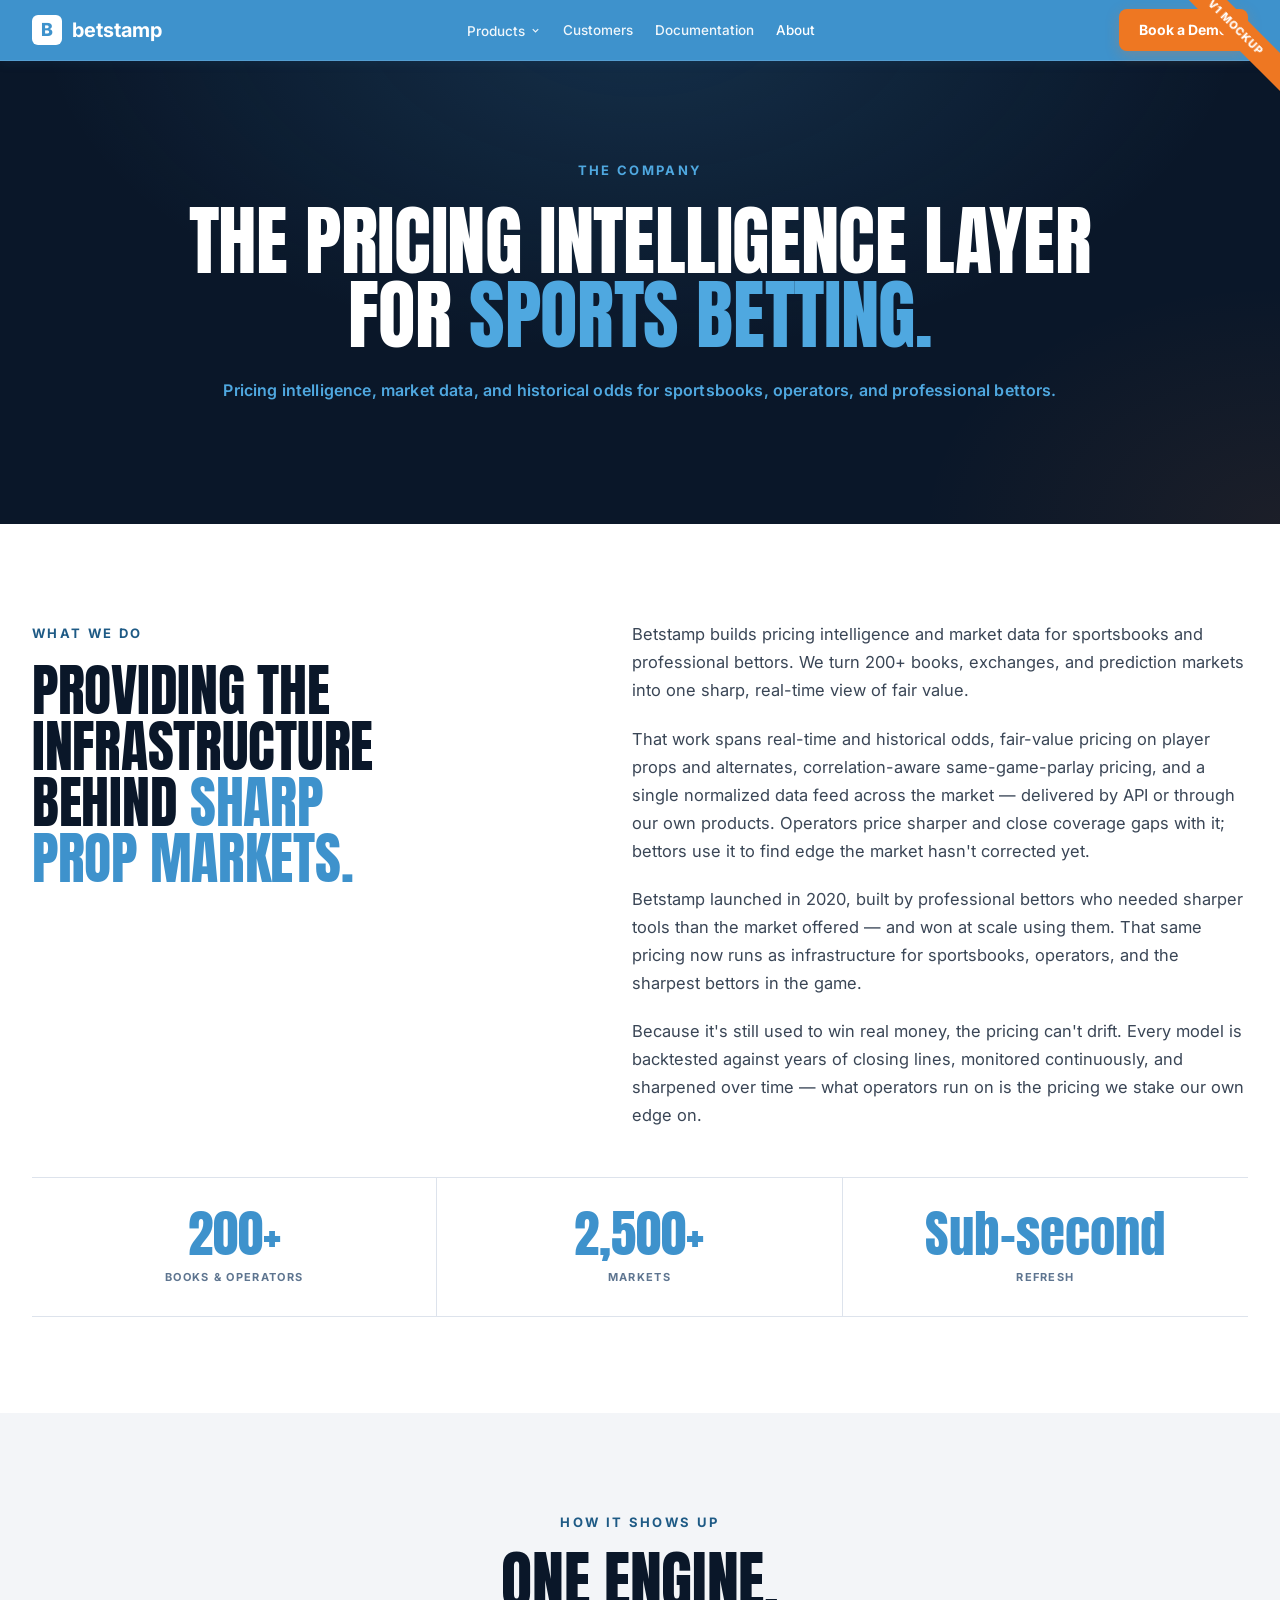
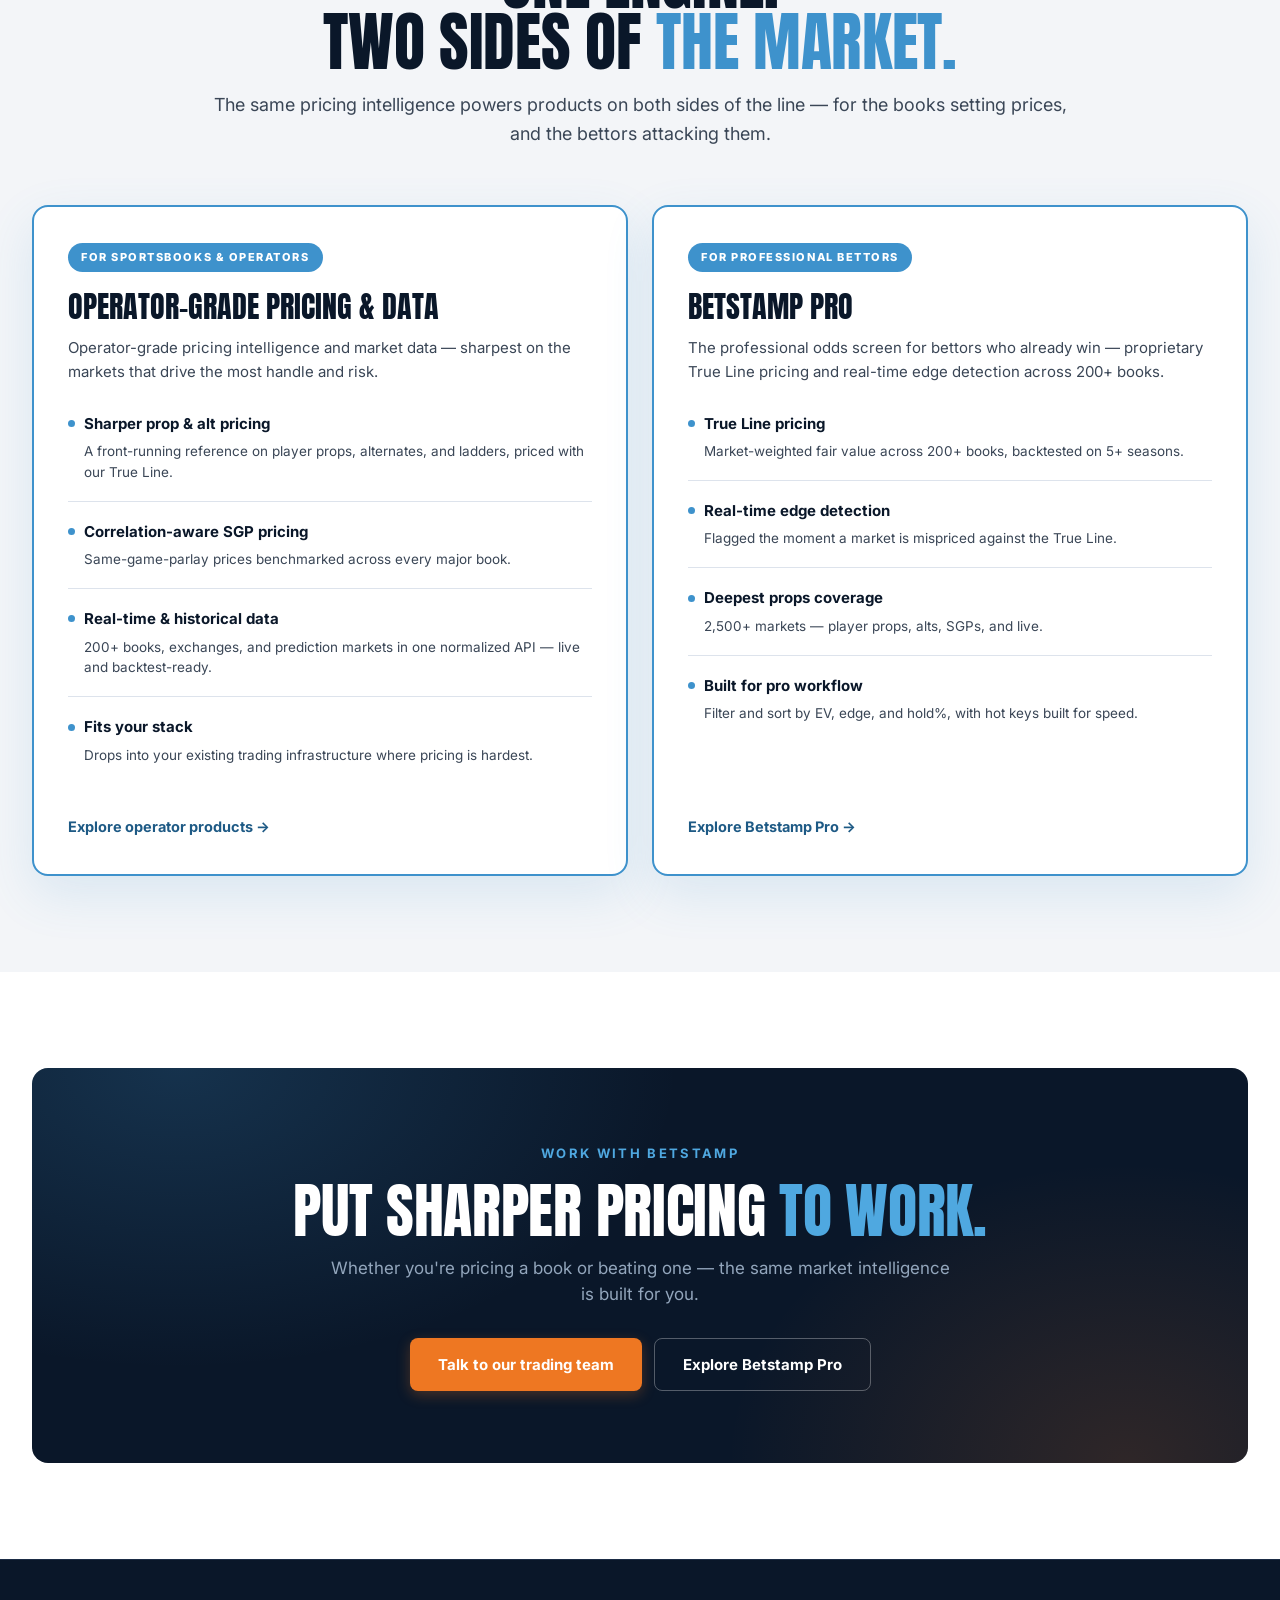
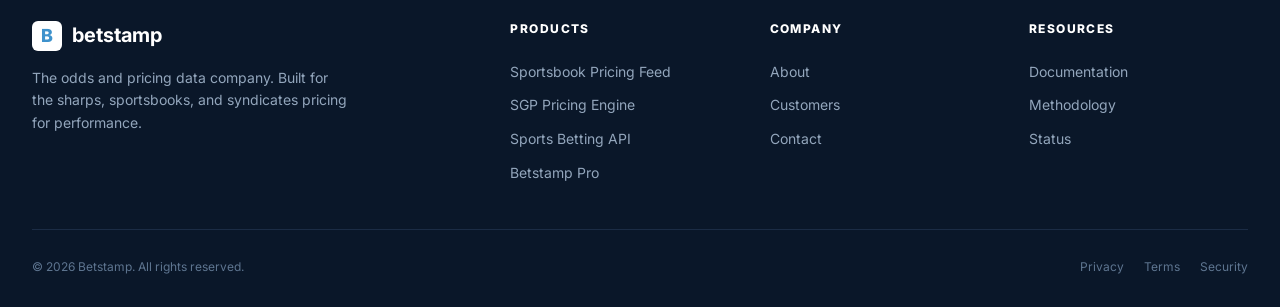
==== about.html @ 95765236 "About: heading first line -> Providing the" ====
<!DOCTYPE html>
<html lang="en">
<head>
<meta charset="UTF-8">
<meta name="viewport" content="width=device-width, initial-scale=1.0">
<title>About — Betstamp</title>
<meta name="description" content="Betstamp is the pricing intelligence layer for sports betting. We turn 200+ books, exchanges, and prediction markets into one sharp, real-time reference — for the sportsbooks that price against it and the bettors who bet with it.">
<link rel="preconnect" href="https://fonts.googleapis.com">
<link rel="preconnect" href="https://fonts.gstatic.com" crossorigin>
<link href="https://fonts.googleapis.com/css2?family=Anton&family=Inter:wght@400;500;600;700;800&display=swap" rel="stylesheet">
<style>
  :root {
    /* Light-first palette — matches /pro and the V1 sportsbook pricing page */
    --bg: #FFFFFF;
    --bg-soft: #F3F5F8;
    --surface: #F4F6F9;
    --divider: #DDE3EC;
    --divider-strong: #C2D0DE;
    --blue: #3E92CC;
    --blue-bright: #4FA8E0;
    --blue-dark: #2B76AA;
    --blue-deep: #1E5A85;
    --blue-pale: #D5E8F3;
    --blue-palest: #EEF5FB;
    --navy: #0A1729;
    --navy-2: #0E1F36;
    --navy-line: #1B2C45;
    --orange: #EE7722;
    --orange-hover: #F18A3D;
    --text: #0A1729;
    --text-body: #3A4656;
    --muted: #5E7590;
    --muted-2: #8BA2B8;
    --muted-dark: #93A6BC;
    --green: #17A364;
    --white: #FFFFFF;
    --shadow: 0 4px 14px rgba(10,23,41,0.08);
    --shadow-lg: 0 12px 40px rgba(10,23,41,0.10);
    --radius: 10px;
    --radius-lg: 16px;
    --display: "Anton", "Oswald", "Arial Narrow", Impact, sans-serif;
  }
  * { box-sizing: border-box; margin: 0; padding: 0; }
  html { scroll-behavior: smooth; }
  body { background: var(--bg); color: var(--text-body); font-family: "Inter", -apple-system, BlinkMacSystemFont, "Segoe UI", sans-serif; line-height: 1.55; font-size: 16px; -webkit-font-smoothing: antialiased; overflow-x: hidden; }
  a { text-decoration: none; color: inherit; }
  .container { max-width: 1280px; margin: 0 auto; padding: 0 32px; }

  h1, h2 { font-family: var(--display); font-weight: 400; text-transform: uppercase; line-height: 0.96; letter-spacing: -0.005em; color: var(--text); }
  .on-dark h1, .on-dark h2 { color: var(--white); }
  h1 .accent, h2 .accent { color: var(--blue); }
  .on-dark h1 .accent, .on-dark h2 .accent { color: var(--blue-bright); }

  /* ---------- BUTTONS ---------- */
  .btn { display: inline-flex; align-items: center; justify-content: center; gap: 8px; padding: 12px 24px; border-radius: 8px; font-weight: 700; font-size: 14px; cursor: pointer; border: none; font-family: inherit; transition: all .18s; white-space: nowrap; }
  .btn-lg { padding: 14px 28px; font-size: 15px; }
  .btn-primary { background: var(--orange); color: var(--white); box-shadow: 0 4px 14px rgba(238,119,34,0.28); }
  .btn-primary:hover { background: var(--orange-hover); transform: translateY(-1px); }
  .btn-ghost-dark { background: transparent; color: var(--white); border: 1.5px solid rgba(255,255,255,0.30); }
  .btn-ghost-dark:hover { background: rgba(255,255,255,0.06); border-color: rgba(255,255,255,0.55); }
  .btn-ghost-light { background: transparent; color: var(--blue-deep); border: 1.5px solid var(--blue); }
  .btn-ghost-light:hover { background: var(--blue-palest); }

  /* ---------- NAV ---------- */
  .nav { position: sticky; top: 0; z-index: 100; background: var(--blue); border-bottom: 1px solid rgba(255,255,255,0.12); box-shadow: 0 2px 10px rgba(30,90,133,0.15); }
  .nav-inner { display: flex; align-items: center; justify-content: space-between; height: 60px; }
  .logo { display: flex; align-items: center; gap: 10px; font-weight: 700; font-size: 20px; color: var(--white); }
  .logo-mark { width: 30px; height: 30px; border-radius: 6px; background: var(--white); display: flex; align-items: center; justify-content: center; color: var(--blue); font-weight: 800; font-size: 18px; }
  .nav-links { display: flex; gap: 22px; align-items: center; }
  .nav-links > a { color: rgba(255,255,255,0.92); font-size: 13.5px; font-weight: 500; white-space: nowrap; transition: color .15s; }
  .nav-links > a:hover, .nav-links > a.active { color: var(--white); }
  .nav-dropdown { position: relative; }
  .nav-trigger { color: rgba(255,255,255,0.92); font-size: 13.5px; font-weight: 500; background: none; border: none; cursor: pointer; font-family: inherit; display: inline-flex; align-items: center; gap: 5px; transition: color .15s; }
  .nav-dropdown:hover .nav-trigger { color: var(--white); }
  .nav-trigger svg { transition: transform .2s; }
  .nav-dropdown:hover .nav-trigger svg { transform: rotate(180deg); }
  .nav-menu { position: absolute; top: calc(100% + 14px); left: 50%; transform: translateX(-50%) translateY(-6px); min-width: 270px; background: var(--surface); border: 1px solid var(--divider); border-radius: 12px; padding: 8px; box-shadow: var(--shadow-lg); opacity: 0; visibility: hidden; transition: all .18s; }
  .nav-dropdown:hover .nav-menu, .nav-dropdown:focus-within .nav-menu { opacity: 1; visibility: visible; transform: translateX(-50%) translateY(0); }
  .nav-menu a { display: block; padding: 11px 13px; border-radius: 9px; color: var(--navy); font-size: 14px; font-weight: 700; transition: background .15s; }
  .nav-menu a:hover { background: var(--bg-soft); }
  .nav-cta .btn { padding: 10px 20px; }

  /* ---------- SECTIONS ---------- */
  section.block { padding: 96px 0; }
  section.soft { background: var(--bg-soft); }
  section.dark { background: var(--navy); color: var(--muted-dark); position: relative; overflow: hidden; }
  .dark::before { content: ""; position: absolute; inset: 0; pointer-events: none; background: radial-gradient(ellipse 900px 500px at 85% 0%, rgba(62,146,204,0.16), transparent 60%), radial-gradient(ellipse 600px 400px at 5% 100%, rgba(238,119,34,0.07), transparent 60%); }
  .dark > .container { position: relative; z-index: 1; }
  .eyebrow { display: inline-block; color: var(--blue-bright); font-size: 13px; font-weight: 700; letter-spacing: 0.18em; text-transform: uppercase; margin-bottom: 18px; }
  .eyebrow-dark { color: var(--blue-deep); }
  .section-head { max-width: 880px; margin: 0 auto 56px; text-align: center; }
  .section-head h2 { font-size: clamp(34px, 5vw, 64px); margin-bottom: 18px; }
  .section-head p { font-size: 18px; line-height: 1.6; color: var(--text-body); }
  .dark .section-head p { color: var(--muted-dark); }

  /* ---------- HERO ---------- */
  .hero { background: var(--navy); color: var(--white); padding: 96px 0 92px; position: relative; overflow: hidden; }
  .hero::before { content: ""; position: absolute; inset: 0; pointer-events: none; background: radial-gradient(ellipse 1000px 560px at 50% -10%, rgba(62,146,204,0.20), transparent 60%), radial-gradient(ellipse 600px 400px at 100% 100%, rgba(238,119,34,0.08), transparent 60%); }
  .hero-inner { position: relative; z-index: 1; max-width: 1000px; margin: 0 auto; text-align: center; }
  .hero h1 { font-size: clamp(44px, 6vw, 84px); margin: 6px 0 26px; }
  .hero .lead { font-size: 19px; line-height: 1.6; color: var(--muted-dark); max-width: 830px; margin: 0 auto 18px; }
  .hero-subline { font-size: 16px; font-weight: 600; color: var(--blue-bright); margin: 0 auto 30px; letter-spacing: 0.01em; }
  .mv-grid { display: grid; grid-template-columns: 1fr 1fr; gap: 20px; max-width: 940px; margin: 0 auto; }
  .mv-grid .icard h3 { margin-top: 0; }
  /* mission side-by-side (OpticOdds-style) */
  .about-split { display: grid; grid-template-columns: 1fr 1.15fr; gap: 64px; align-items: start; }
  .about-split-head .eyebrow { margin-bottom: 18px; }
  .about-split-head h2 { font-size: clamp(34px, 4.4vw, 56px); line-height: 1.0; }
  .about-split-body p { font-size: 16.5px; line-height: 1.7; color: var(--text-body); margin-bottom: 20px; }
  .about-split-body p:last-child { margin-bottom: 0; }
  .about-split-body p strong { color: var(--navy); font-weight: 700; }
  .hero-proof { font-family: "Inter", sans-serif; font-size: 13px; letter-spacing: 0.06em; color: var(--muted-2); text-transform: uppercase; margin-bottom: 32px; }
  .hero-ctas { display: flex; gap: 12px; justify-content: center; flex-wrap: wrap; }

  /* ---------- WHAT WE ARE (3 cards) ---------- */
  .card-3 { display: grid; grid-template-columns: repeat(3, 1fr); gap: 20px; }
  .icard { background: var(--bg); border: 1px solid var(--divider); border-radius: var(--radius-lg); padding: 30px 28px; }
  .icard .num { font-family: var(--display); font-size: 20px; color: var(--blue); letter-spacing: 0.1em; }
  .icard h3 { font-family: var(--display); font-size: 24px; font-weight: 400; text-transform: uppercase; color: var(--navy); line-height: 1.05; margin: 12px 0 12px; }
  .icard p { font-size: 14.5px; line-height: 1.65; color: var(--text-body); }
  .lead-statement { max-width: 860px; margin: 0 auto 56px; text-align: center; font-size: 19px; line-height: 1.65; color: var(--text-body); }
  .lead-statement strong { color: var(--navy); font-weight: 700; }

  /* ---------- TWO-TRACK ---------- */
  .track-grid { display: grid; grid-template-columns: 1fr 1fr; gap: 24px; align-items: stretch; }
  .track-card { background: var(--bg); border: 2px solid var(--blue); border-radius: var(--radius-lg); padding: 36px 34px; display: flex; flex-direction: column; box-shadow: 0 18px 50px rgba(62,146,204,0.14); }
  .track-tag { display: inline-flex; align-self: flex-start; align-items: center; font-size: 11px; font-weight: 800; letter-spacing: 0.14em; text-transform: uppercase; color: var(--white); background: var(--blue); padding: 6px 13px; border-radius: 999px; margin-bottom: 20px; }
  .track-card h3 { font-family: var(--display); font-size: 30px; font-weight: 400; text-transform: uppercase; color: var(--navy); line-height: 1.0; margin-bottom: 14px; }
  .track-card .track-sub { color: var(--text-body); font-size: 15px; line-height: 1.6; margin-bottom: 28px; }
  .track-list { list-style: none; margin-bottom: 30px; }
  .track-list li { padding: 18px 0; border-top: 1px solid var(--divider); }
  .track-list li:first-child { border-top: none; padding-top: 0; }
  .track-list li .t { display: flex; align-items: center; gap: 9px; color: var(--navy); font-weight: 700; font-size: 15px; margin-bottom: 6px; }
  .track-list li .t::before { content: ""; flex-shrink: 0; width: 7px; height: 7px; border-radius: 50%; background: var(--blue); }
  .track-list li .d { color: var(--text-body); font-size: 13.5px; line-height: 1.55; padding-left: 16px; }
  .track-card .track-cta { margin-top: auto; }
  .track-card .track-cta a { color: var(--blue-deep); font-weight: 700; font-size: 14.5px; display: inline-flex; align-items: center; gap: 6px; }
  .track-card .track-cta a:hover { gap: 10px; }

  /* ---------- WHY IT MATTERS (dark) ---------- */
  .matter-grid { display: grid; grid-template-columns: 1fr 1fr; gap: 20px; }
  .matter { background: var(--navy-2); border: 1px solid var(--navy-line); border-radius: var(--radius-lg); padding: 34px 32px; }
  .matter .k { font-size: 12px; font-weight: 800; letter-spacing: 0.14em; text-transform: uppercase; color: var(--blue-bright); margin-bottom: 14px; }
  .matter p { color: var(--muted-dark); font-size: 15.5px; line-height: 1.7; }
  .matter p strong { color: var(--white); font-weight: 600; }
  .matter-mid { text-align: center; max-width: 760px; margin: 36px auto 0; font-size: 18px; line-height: 1.6; color: var(--white); font-weight: 500; }
  .matter-mid .accent { color: var(--blue-bright); }

  /* ---------- PRINCIPLES (4) ---------- */
  .card-4 { display: grid; grid-template-columns: repeat(4, 1fr); gap: 18px; }
  .principle { background: var(--bg); border: 1px solid var(--divider); border-radius: var(--radius-lg); padding: 28px 24px; }
  .principle .pn { font-family: var(--display); font-size: 30px; color: var(--blue); line-height: 1; }
  .principle h4 { color: var(--navy); font-size: 17px; font-weight: 700; margin: 16px 0 10px; line-height: 1.25; }
  .principle p { color: var(--text-body); font-size: 13.5px; line-height: 1.6; }

  /* ---------- WHERE WE'RE GOING (stat band) ---------- */
  .stat-band { display: grid; grid-template-columns: repeat(3, 1fr); border-top: 1px solid var(--divider); border-bottom: 1px solid var(--divider); margin-top: 48px; }
  .stat-cell { text-align: center; padding: 30px 16px; border-right: 1px solid var(--divider); }
  .stat-cell:last-child { border-right: none; }
  .stat-cell .n { font-family: var(--display); font-size: clamp(34px, 4vw, 52px); color: var(--blue); line-height: 1; }
  .stat-cell .l { font-size: 11px; font-weight: 700; letter-spacing: 0.12em; text-transform: uppercase; color: var(--muted); margin-top: 10px; }

  /* ---------- CTA BANNER ---------- */
  .cta-wrap { padding: 96px 0; background: var(--bg); }
  .cta-banner { background: var(--navy); border-radius: var(--radius-lg); padding: 72px 48px; text-align: center; position: relative; overflow: hidden; }
  .cta-banner::before { content: ""; position: absolute; inset: 0; background: radial-gradient(ellipse 500px 300px at 12% 0%, rgba(62,146,204,0.22), transparent), radial-gradient(ellipse 400px 300px at 90% 100%, rgba(238,119,34,0.16), transparent); }
  .cta-banner > * { position: relative; z-index: 1; }
  .cta-banner h2 { color: var(--white); font-size: clamp(34px, 5vw, 60px); }
  .cta-banner p { color: var(--muted-dark); font-size: 17px; margin: 16px auto 30px; max-width: 620px; }
  .cta-banner .hero-ctas { justify-content: center; }

  /* ---------- FOOTER ---------- */
  footer { background: var(--navy); color: var(--muted-dark); padding: 60px 0 30px; border-top: 1px solid var(--navy-line); }
  footer .logo { color: var(--white); }
  .footer-grid { display: grid; grid-template-columns: 2fr 1fr 1fr 1fr; gap: 40px; margin-bottom: 40px; }
  .footer-brand p { color: var(--muted-dark); font-size: 14px; margin-top: 16px; line-height: 1.6; max-width: 320px; }
  .footer-col h4 { color: var(--white); font-size: 12px; font-weight: 800; letter-spacing: 0.12em; text-transform: uppercase; margin-bottom: 16px; }
  .footer-col a { display: block; color: var(--muted-dark); font-size: 14px; padding: 6px 0; }
  .footer-col a:hover { color: var(--blue-bright); }
  .footer-bottom { display: flex; justify-content: space-between; padding-top: 28px; border-top: 1px solid var(--navy-line); font-size: 12px; color: var(--muted); }
  .footer-bottom a { color: var(--muted); margin-left: 20px; }

  .ribbon { position: fixed; top: 14px; right: -42px; background: var(--orange); color: #fff; padding: 5px 50px; font-size: 11px; font-weight: 800; transform: rotate(45deg); z-index: 200; letter-spacing: 0.08em; text-transform: uppercase; }

  /* ---------- RESPONSIVE ---------- */
  @media (max-width: 1023px) {
    .card-3, .card-4, .matter-grid { grid-template-columns: 1fr 1fr; }
    .track-grid { grid-template-columns: 1fr; }
    .about-split { grid-template-columns: 1fr; gap: 28px; }
  }
  @media (max-width: 640px) {
    section.block { padding: 64px 0; }
    .card-3, .card-4, .matter-grid, .stat-band { grid-template-columns: 1fr; }
    .stat-cell { border-right: none; border-bottom: 1px solid var(--divider); }
    .stat-cell:last-child { border-bottom: none; }
    .nav-links { display: none; }
    .footer-grid { grid-template-columns: 1fr 1fr; }
    .cta-banner { padding: 48px 24px; }
    .hero { padding: 64px 0; }
  }
</style>
</head>
<body>

<div class="ribbon">V1 Mockup</div>

<!-- ==================== NAV ==================== -->
<nav class="nav">
  <div class="container nav-inner">
    <a href="#" class="logo"><span class="logo-mark">B</span> betstamp</a>
    <div class="nav-links">
      <div class="nav-dropdown">
        <button class="nav-trigger">Products
          <svg width="11" height="11" viewBox="0 0 24 24" fill="none" stroke="currentColor" stroke-width="2.5"><path d="M6 9l6 6 6-6"/></svg>
        </button>
        <div class="nav-menu">
          <a href="/sportsbook-pricing-feed-v1">Sportsbook Pricing Feed</a>
          <a href="/sgp-pricing-engine">SGP Pricing Engine</a>
          <a href="/sports-betting-api">Sports Betting API</a>
        </div>
      </div>
      <a href="#">Customers</a>
      <a href="/docs/api">Documentation</a>
      <a href="/about" class="active">About</a>
    </div>
    <div class="nav-cta"><a href="#contact" class="btn btn-primary">Book a Demo</a></div>
  </div>
</nav>

<!-- ==================== HERO ==================== -->
<section class="hero on-dark">
  <div class="container">
    <div class="hero-inner">
      <span class="eyebrow">The Company</span>
      <h1>The pricing intelligence layer for <span class="accent">sports betting.</span></h1>
      <p class="hero-subline">Pricing intelligence, market data, and historical odds for sportsbooks, operators, and professional bettors.</p>
    </div>
  </div>
</section>

<!-- ==================== WHO WE ARE / MISSION ==================== -->
<section class="block light">
  <div class="container">
    <div class="about-split">
      <div class="about-split-head">
        <span class="eyebrow eyebrow-dark">What we do</span>
        <h2>Providing the<br>infrastructure<br>behind <span class="accent">sharp<br>prop markets.</span></h2>
      </div>
      <div class="about-split-body">
        <p>Betstamp builds pricing intelligence and market data for sportsbooks and professional bettors. We turn 200+ books, exchanges, and prediction markets into one sharp, real-time view of fair value.</p>
        <p>That work spans real-time and historical odds, fair-value pricing on player props and alternates, correlation-aware same-game-parlay pricing, and a single normalized data feed across the market — delivered by API or through our own products. Operators price sharper and close coverage gaps with it; bettors use it to find edge the market hasn't corrected yet.</p>
        <p>Betstamp launched in 2020, built by professional bettors who needed sharper tools than the market offered — and won at scale using them. That same pricing now runs as infrastructure for sportsbooks, operators, and the sharpest bettors in the game.</p>
        <p>Because it's still used to win real money, the pricing can't drift. Every model is backtested against years of closing lines, monitored continuously, and sharpened over time — what operators run on is the pricing we stake our own edge on.</p>
      </div>
    </div>
    <div class="stat-band">
      <div class="stat-cell"><div class="n">200+</div><div class="l">Books &amp; Operators</div></div>
      <div class="stat-cell"><div class="n">2,500+</div><div class="l">Markets</div></div>
      <div class="stat-cell"><div class="n">Sub-second</div><div class="l">Refresh</div></div>
    </div>
  </div>
</section>

<!-- ==================== HOW IT COMES TO LIFE ==================== -->
<section class="block soft">
  <div class="container">
    <div class="section-head">
      <span class="eyebrow eyebrow-dark">How it shows up</span>
      <h2>One engine.<br>Two sides of <span class="accent">the market.</span></h2>
      <p>The same pricing intelligence powers products on both sides of the line — for the books setting prices, and the bettors attacking them.</p>
    </div>
    <div class="track-grid">
      <div class="track-card">
        <span class="track-tag">For Sportsbooks &amp; Operators</span>
        <h3>Operator-grade pricing &amp; data</h3>
        <p class="track-sub">Operator-grade pricing intelligence and market data — sharpest on the markets that drive the most handle and risk.</p>
        <ul class="track-list">
          <li><div class="t">Sharper prop &amp; alt pricing</div><div class="d">A front-running reference on player props, alternates, and ladders, priced with our True Line.</div></li>
          <li><div class="t">Correlation-aware SGP pricing</div><div class="d">Same-game-parlay prices benchmarked across every major book.</div></li>
          <li><div class="t">Real-time &amp; historical data</div><div class="d">200+ books, exchanges, and prediction markets in one normalized API — live and backtest-ready.</div></li>
          <li><div class="t">Fits your stack</div><div class="d">Drops into your existing trading infrastructure where pricing is hardest.</div></li>
        </ul>
        <div class="track-cta"><a href="/sportsbook-pricing-feed-v1">Explore operator products →</a></div>
      </div>
      <div class="track-card">
        <span class="track-tag">For Professional Bettors</span>
        <h3>Betstamp Pro</h3>
        <p class="track-sub">The professional odds screen for bettors who already win — proprietary True Line pricing and real-time edge detection across 200+ books.</p>
        <ul class="track-list">
          <li><div class="t">True Line pricing</div><div class="d">Market-weighted fair value across 200+ books, backtested on 5+ seasons.</div></li>
          <li><div class="t">Real-time edge detection</div><div class="d">Flagged the moment a market is mispriced against the True Line.</div></li>
          <li><div class="t">Deepest props coverage</div><div class="d">2,500+ markets — player props, alts, SGPs, and live.</div></li>
          <li><div class="t">Built for pro workflow</div><div class="d">Filter and sort by EV, edge, and hold%, with hot keys built for speed.</div></li>
        </ul>
        <div class="track-cta"><a href="/pro">Explore Betstamp Pro →</a></div>
      </div>
    </div>
  </div>
</section>

<!-- ==================== CTA ==================== -->
<div class="cta-wrap" id="contact">
  <div class="container">
    <div class="cta-banner on-dark">
      <span class="eyebrow">Work with Betstamp</span>
      <h2>Put sharper pricing <span class="accent">to work.</span></h2>
      <p>Whether you're pricing a book or beating one — the same market intelligence is built for you.</p>
      <div class="hero-ctas">
        <a href="/sportsbook-pricing-feed-v1" class="btn btn-primary btn-lg">Talk to our trading team</a>
        <a href="/pro" class="btn btn-ghost-dark btn-lg">Explore Betstamp Pro</a>
      </div>
    </div>
  </div>
</div>

<!-- ==================== FOOTER ==================== -->
<footer>
  <div class="container">
    <div class="footer-grid">
      <div class="footer-brand">
        <a href="#" class="logo"><span class="logo-mark">B</span> betstamp</a>
        <p>The odds and pricing data company. Built for the sharps, sportsbooks, and syndicates pricing for performance.</p>
      </div>
      <div class="footer-col">
        <h4>Products</h4>
        <a href="/sportsbook-pricing-feed-v1">Sportsbook Pricing Feed</a>
        <a href="/sgp-pricing-engine">SGP Pricing Engine</a>
        <a href="/sports-betting-api">Sports Betting API</a>
        <a href="/pro">Betstamp Pro</a>
      </div>
      <div class="footer-col">
        <h4>Company</h4>
        <a href="/about">About</a>
        <a href="#">Customers</a>
        <a href="#">Contact</a>
      </div>
      <div class="footer-col">
        <h4>Resources</h4>
        <a href="/docs/api">Documentation</a>
        <a href="#">Methodology</a>
        <a href="#">Status</a>
      </div>
    </div>
    <div class="footer-bottom">
      <div>&copy; 2026 Betstamp. All rights reserved.</div>
      <div><a href="#">Privacy</a><a href="#">Terms</a><a href="#">Security</a></div>
    </div>
  </div>
</footer>

</body>
</html>
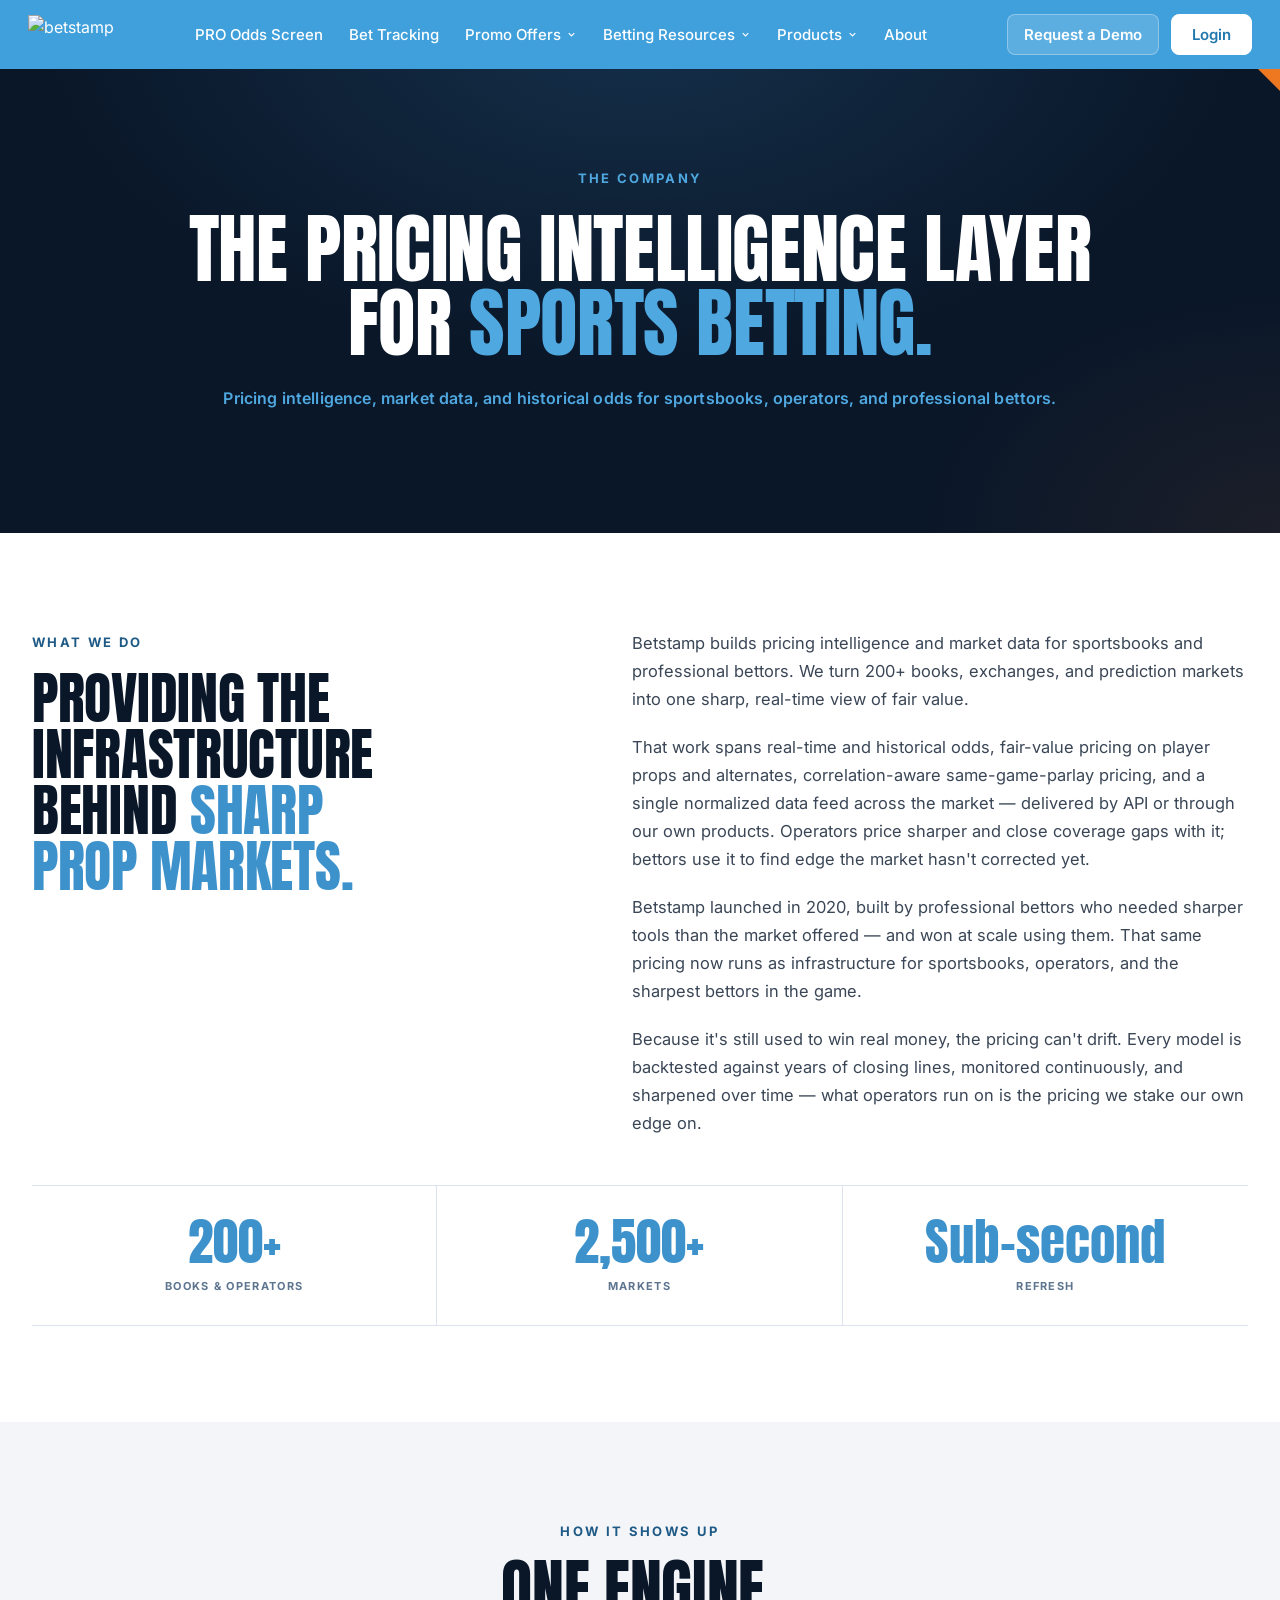
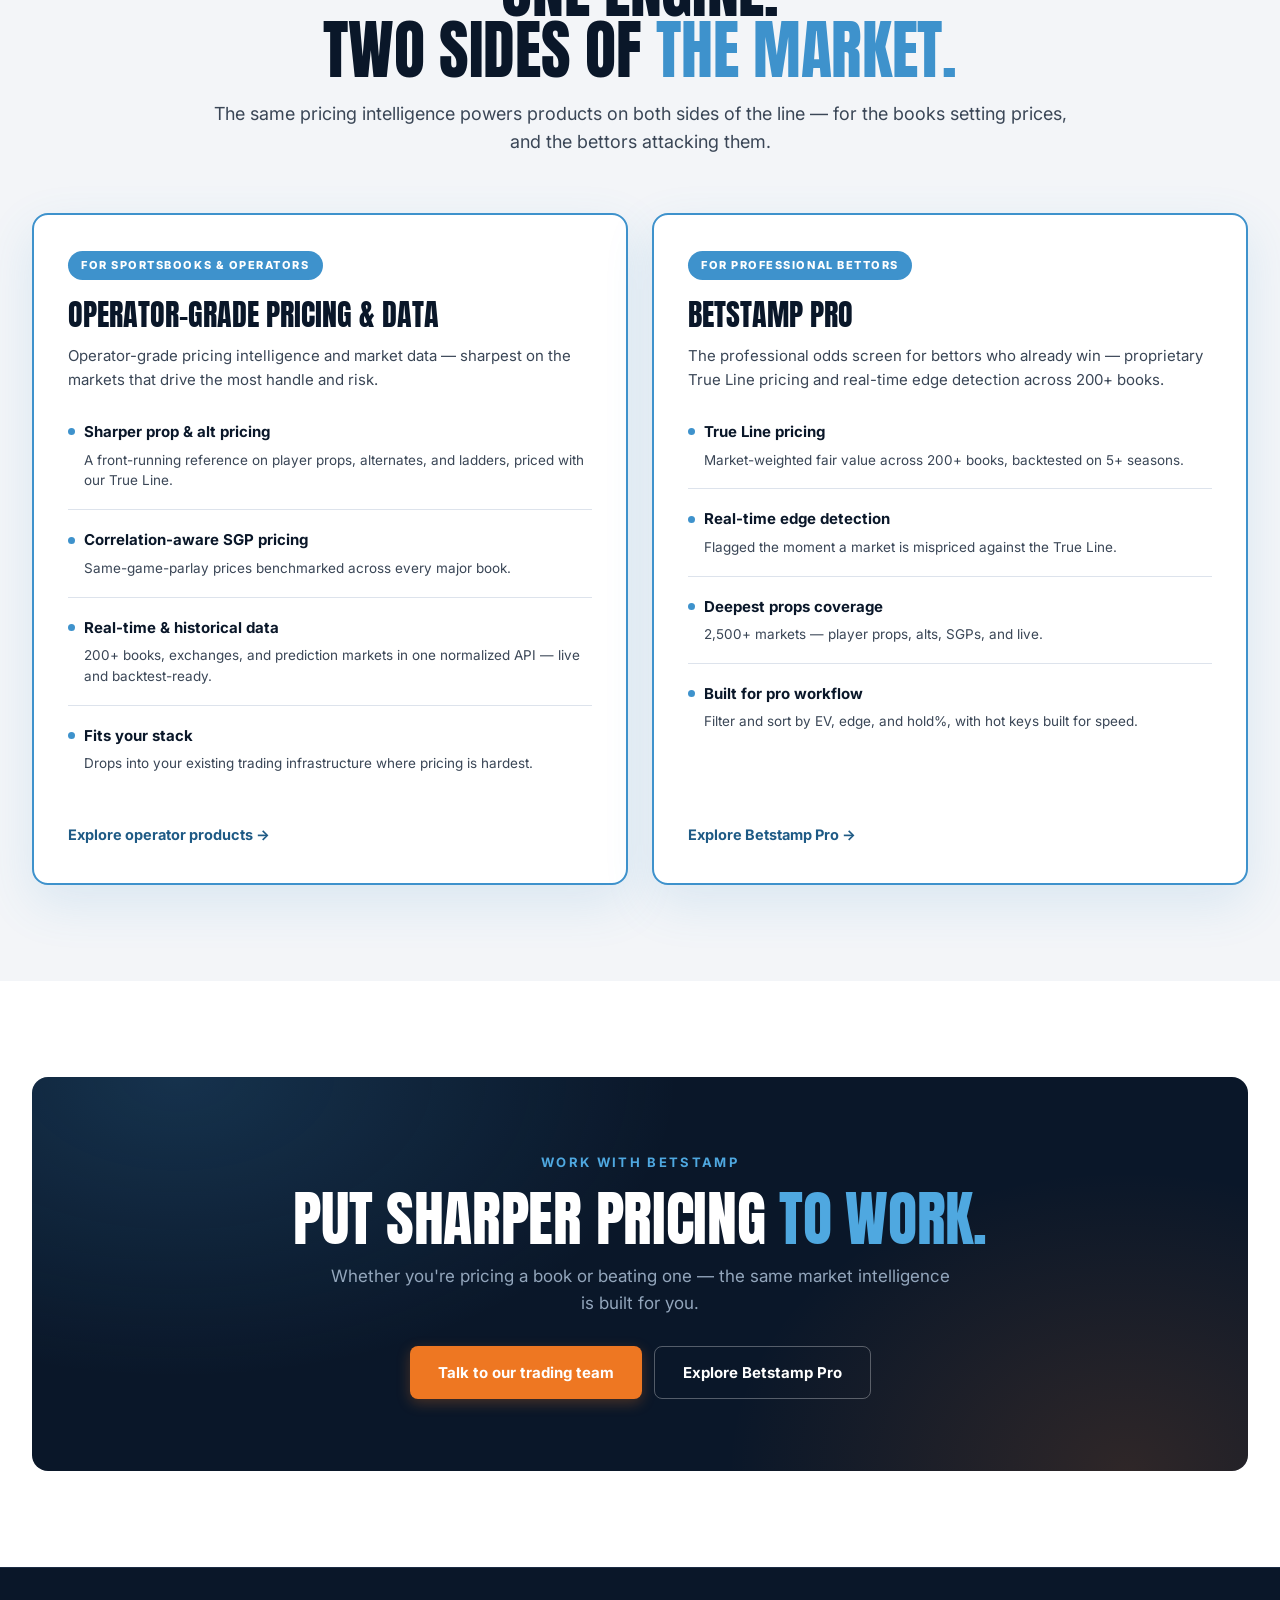
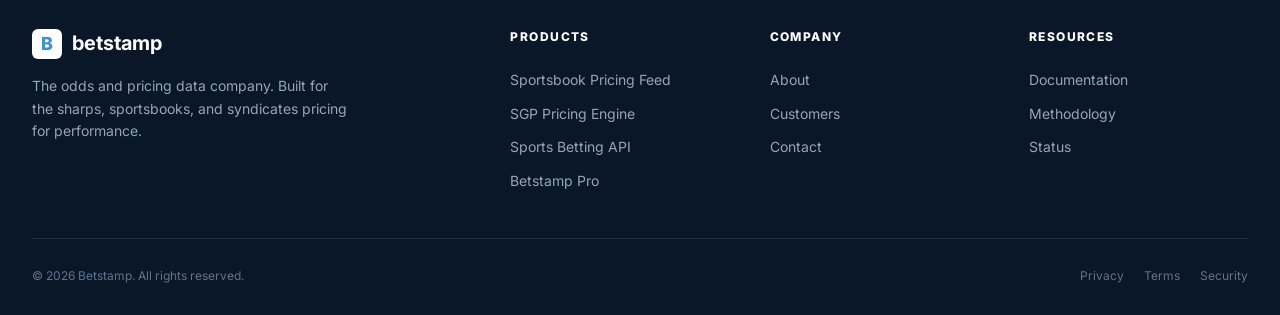
==== commit 9ed8abe0: "Nav: betstamp.com-style replica nav (full items + Products + About)" ====
--- a/about.html
+++ b/about.html
@@ -198,32 +198,130 @@
     .cta-banner { padding: 48px 24px; }
     .hero { padding: 64px 0; }
   }
+
+  /* ===== betstamp.com replica nav ===== */
+  .bnav { position: sticky; top: 0; z-index: 200; width: 100%; background: #40a0db; color: #fff; font-family: 'Inter', sans-serif; }
+  .bnav--home { background: #061B29; }
+  .bnav-inner { display: flex; align-items: center; justify-content: space-between; gap: 18px; max-width: 1400px; margin: 0 auto; padding: 14px 28px; }
+  .bnav-logo { display: flex; align-items: center; }
+  .bnav-logo img { height: 40px; width: auto; display: block; }
+  .bnav-links { display: flex; align-items: center; gap: 2px; }
+  .bnav-link, .bnav-trigger { color: #fff; font-size: 15px; font-weight: 500; padding: 8px 12px; background: none; border: 0; cursor: pointer; font-family: inherit; white-space: nowrap; display: inline-flex; align-items: center; gap: 5px; }
+  .bnav-link:hover { text-decoration: underline; text-underline-offset: 4px; }
+  .bnav-trigger svg { transition: transform .2s; }
+  .bnav-dd { position: relative; }
+  .bnav-dd:hover .bnav-trigger svg, .bnav-dd:focus-within .bnav-trigger svg { transform: rotate(180deg); }
+  .bnav-menu { position: absolute; top: calc(100% + 4px); left: 0; min-width: 244px; background: #fff; color: #000; border-radius: 8px; padding: 8px; box-shadow: 0 12px 32px rgba(0,0,0,.20); opacity: 0; visibility: hidden; transform: translateY(-6px); transition: opacity .16s, transform .16s, visibility .16s; z-index: 60; }
+  .bnav-dd:hover .bnav-menu, .bnav-dd:focus-within .bnav-menu { opacity: 1; visibility: visible; transform: translateY(0); }
+  .bnav-menu > a, .bnav-sub > a { display: flex; align-items: center; justify-content: space-between; gap: 18px; padding: 9px 12px; border-radius: 6px; color: #111827; font-size: 14px; font-weight: 500; white-space: nowrap; transition: background .12s; }
+  .bnav-menu > a:hover, .bnav-sub > a:hover { background: #f3f4f6; }
+  .bnav-menu > a::after, .bnav-sub > a::after { content: "\2192"; color: #9ca3af; font-size: 13px; }
+  .bnav-sub { position: relative; }
+  .bnav-sub > a::after { content: "\203A"; font-size: 16px; line-height: 1; }
+  .bnav-subtray { position: absolute; left: 100%; top: -6px; margin-left: 4px; min-width: 170px; background: #fff; border: 1px solid #e5e7eb; border-radius: 8px; padding: 6px; box-shadow: 0 12px 32px rgba(0,0,0,.20); display: none; }
+  .bnav-sub:hover .bnav-subtray { display: block; }
+  .bnav-subtray a { display: block; padding: 7px 10px; border-radius: 6px; color: #111827; font-size: 13.5px; font-weight: 500; transition: background .12s; }
+  .bnav-subtray a:hover { background: #f3f4f6; }
+  .bnav-cta { display: flex; align-items: center; gap: 12px; }
+  .bnav-demo { border-radius: 8px; background: rgba(255,255,255,.15); border: 1px solid rgba(255,255,255,.30); color: #fff; padding: 8px 16px; font-weight: 600; font-size: 15px; white-space: nowrap; transition: background .15s; }
+  .bnav-demo:hover { background: rgba(255,255,255,.28); }
+  .bnav-login { border-radius: 8px; background: #fff; color: #2178ae; border: 1px solid #fff; padding: 8px 20px; font-weight: 600; font-size: 15px; white-space: nowrap; transition: box-shadow .15s; }
+  .bnav-login:hover { box-shadow: 0 2px 10px rgba(0,0,0,.18); }
+  .bnav-demo-sm { border-radius: 8px; background: #fff; color: #2178ae; padding: 6px 12px; font-size: 14px; font-weight: 600; white-space: nowrap; }
+  .bnav-mob { display: none; }
+  .bnav-burger { list-style: none; cursor: pointer; font-size: 26px; line-height: 1; color: #fff; padding: 2px 4px; }
+  .bnav-burger::-webkit-details-marker { display: none; }
+  .bnav-drawer { position: absolute; left: 0; right: 0; top: 100%; background: #40a0db; display: flex; flex-direction: column; gap: 2px; padding: 16px 24px 28px; max-height: calc(100dvh - 68px); overflow-y: auto; box-shadow: 0 16px 32px rgba(0,0,0,.25); }
+  .bnav--home .bnav-drawer { background: #061B29; }
+  .bnav-drawer a, .bnav-drawer summary { color: #fff; font-size: 16px; font-weight: 500; padding: 8px 0; cursor: pointer; }
+  .bnav-drawer details summary { list-style: none; display: flex; justify-content: space-between; align-items: center; }
+  .bnav-drawer details summary::-webkit-details-marker { display: none; }
+  .bnav-drawer details summary::after { content: "+"; }
+  .bnav-drawer details[open] > summary::after { content: "\2212"; }
+  .bnav-drawer details > div { display: flex; flex-direction: column; padding-left: 14px; }
+  .bnav-drawer .bnav-demo-sm, .bnav-drawer .bnav-login { text-align: center; margin-top: 10px; }
+  @media (max-width: 1199px) {
+    .bnav-links, .bnav-cta { display: none; }
+    .bnav-mob { display: flex; align-items: center; gap: 14px; }
+  }
 </style>
 </head>
 <body>
 
 <div class="ribbon">V1 Mockup</div>
 
-<!-- ==================== NAV ==================== -->
-<nav class="nav">
-  <div class="container nav-inner">
-    <a href="#" class="logo"><span class="logo-mark">B</span> betstamp</a>
-    <div class="nav-links">
-      <div class="nav-dropdown">
-        <button class="nav-trigger">Products
-          <svg width="11" height="11" viewBox="0 0 24 24" fill="none" stroke="currentColor" stroke-width="2.5"><path d="M6 9l6 6 6-6"/></svg>
-        </button>
-        <div class="nav-menu">
+<!-- ==================== NAV (betstamp.com replica) ==================== -->
+<nav class="bnav">
+  <div class="bnav-inner">
+    <a href="/" class="bnav-logo" aria-label="betstamp home"><img src="https://www.betstamp.com/betstamp_wordmark_white_trans-cropped.svg" alt="betstamp"></a>
+    <div class="bnav-links">
+      <a href="#" class="bnav-link">PRO Odds Screen</a>
+      <a href="#" class="bnav-link">Bet Tracking</a>
+      <div class="bnav-dd">
+        <button class="bnav-trigger" type="button">Promo Offers <svg width="11" height="11" viewBox="0 0 24 24" fill="none" stroke="currentColor" stroke-width="2.5"><path d="M6 9l6 6 6-6"/></svg></button>
+        <div class="bnav-menu">
+          <a href="#">Online Casinos</a>
+          <a href="#">Sweepstake Casinos</a>
+          <a href="#">Sportsbooks</a>
+          <a href="#">Daily Fantasy Sports (DFS)</a>
+          <a href="#">Sports Sweepstakes</a>
+          <a href="#">Prediction Markets</a>
+        </div>
+      </div>
+      <div class="bnav-dd">
+        <button class="bnav-trigger" type="button">Betting Resources <svg width="11" height="11" viewBox="0 0 24 24" fill="none" stroke="currentColor" stroke-width="2.5"><path d="M6 9l6 6 6-6"/></svg></button>
+        <div class="bnav-menu">
+          <div class="bnav-sub">
+            <a href="#">Odds</a>
+            <div class="bnav-subtray">
+              <a href="#">NFL</a><a href="#">NCAAF</a><a href="#">NBA</a><a href="#">NCAAB</a><a href="#">MLB</a><a href="#">NHL</a><a href="#">Soccer</a><a href="#">UFC</a><a href="#">WNBA</a><a href="#">CFL</a><a href="#">ATP</a><a href="#">WTA</a>
+            </div>
+          </div>
+          <a href="#">Podcasts</a>
+          <a href="#">Blog</a>
+          <a href="#">Tools &amp; Calculators</a>
+        </div>
+      </div>
+      <div class="bnav-dd">
+        <button class="bnav-trigger" type="button">Products <svg width="11" height="11" viewBox="0 0 24 24" fill="none" stroke="currentColor" stroke-width="2.5"><path d="M6 9l6 6 6-6"/></svg></button>
+        <div class="bnav-menu">
           <a href="/sportsbook-pricing-feed-v1">Sportsbook Pricing Feed</a>
           <a href="/sgp-pricing-engine">SGP Pricing Engine</a>
           <a href="/sports-betting-api">Sports Betting API</a>
+          <a href="/pro">Betstamp Pro</a>
         </div>
       </div>
-      <a href="#">Customers</a>
-      <a href="/docs/api">Documentation</a>
-      <a href="/about" class="active">About</a>
-    </div>
-    <div class="nav-cta"><a href="#contact" class="btn btn-primary">Book a Demo</a></div>
+      <a href="/about" class="bnav-link">About</a>
+    </div>
+    <div class="bnav-cta">
+      <a href="#contact" class="bnav-demo">Request a Demo</a>
+      <a href="#" class="bnav-login">Login</a>
+    </div>
+    <div class="bnav-mob">
+      <a href="#contact" class="bnav-demo-sm">Request a Demo</a>
+      <details>
+        <summary class="bnav-burger">&#9776;</summary>
+        <div class="bnav-drawer">
+          <a href="/">Home</a>
+          <a href="#">PRO Odds Screen</a>
+          <a href="#">Bet Tracking</a>
+          <details><summary>Promo Offers</summary><div>
+            <a href="#">Online Casinos</a><a href="#">Sweepstake Casinos</a><a href="#">Sportsbooks</a><a href="#">Daily Fantasy Sports (DFS)</a><a href="#">Sports Sweepstakes</a><a href="#">Prediction Markets</a>
+          </div></details>
+          <details><summary>Betting Resources</summary><div>
+            <details><summary>Odds</summary><div>
+              <a href="#">NFL</a><a href="#">NCAAF</a><a href="#">NBA</a><a href="#">NCAAB</a><a href="#">MLB</a><a href="#">NHL</a><a href="#">Soccer</a><a href="#">UFC</a><a href="#">WNBA</a><a href="#">CFL</a><a href="#">ATP</a><a href="#">WTA</a>
+            </div></details>
+            <a href="#">Podcasts</a><a href="#">Blog</a><a href="#">Tools &amp; Calculators</a>
+          </div></details>
+          <details><summary>Products</summary><div>
+            <a href="/sportsbook-pricing-feed-v1">Sportsbook Pricing Feed</a><a href="/sgp-pricing-engine">SGP Pricing Engine</a><a href="/sports-betting-api">Sports Betting API</a><a href="/pro">Betstamp Pro</a>
+          </div></details>
+          <a href="/about">About</a>
+          <a href="#" class="bnav-login">Login</a>
+        </div>
+      </details>
+    </div>
   </div>
 </nav>
 
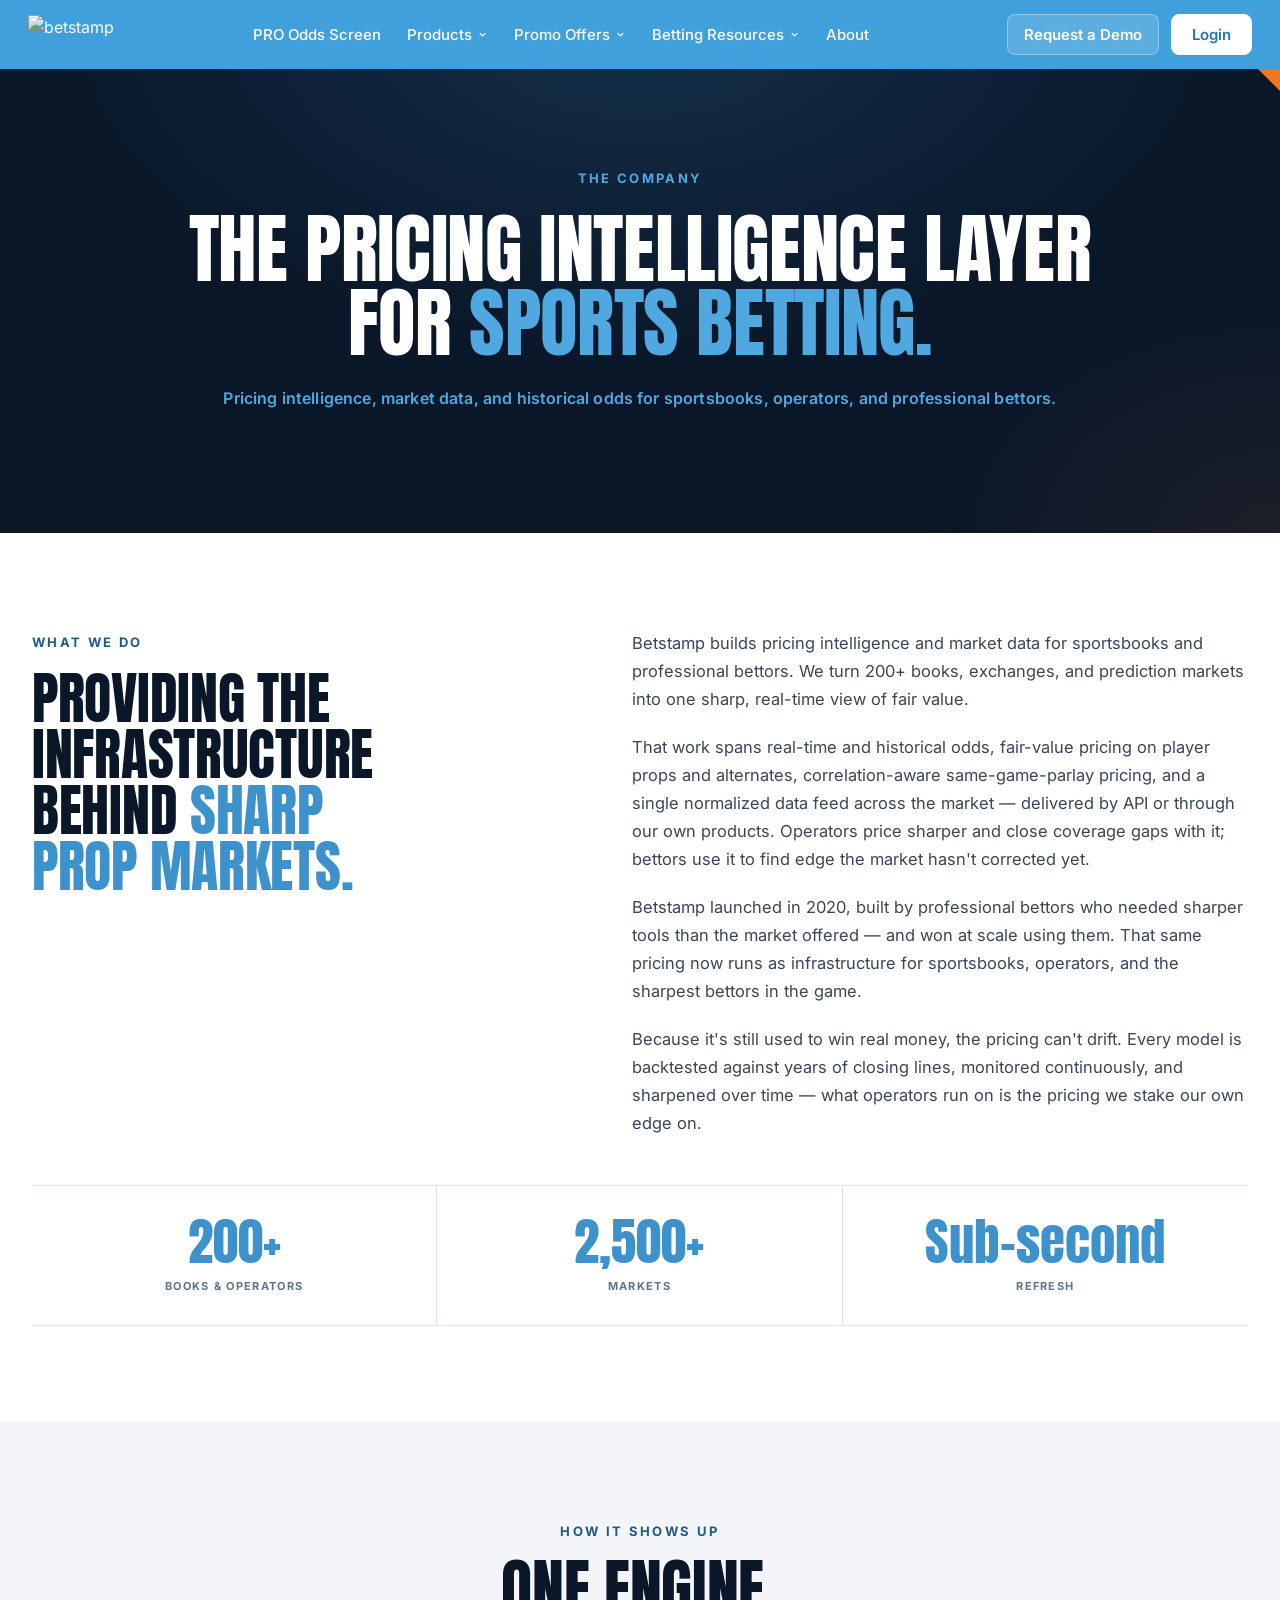
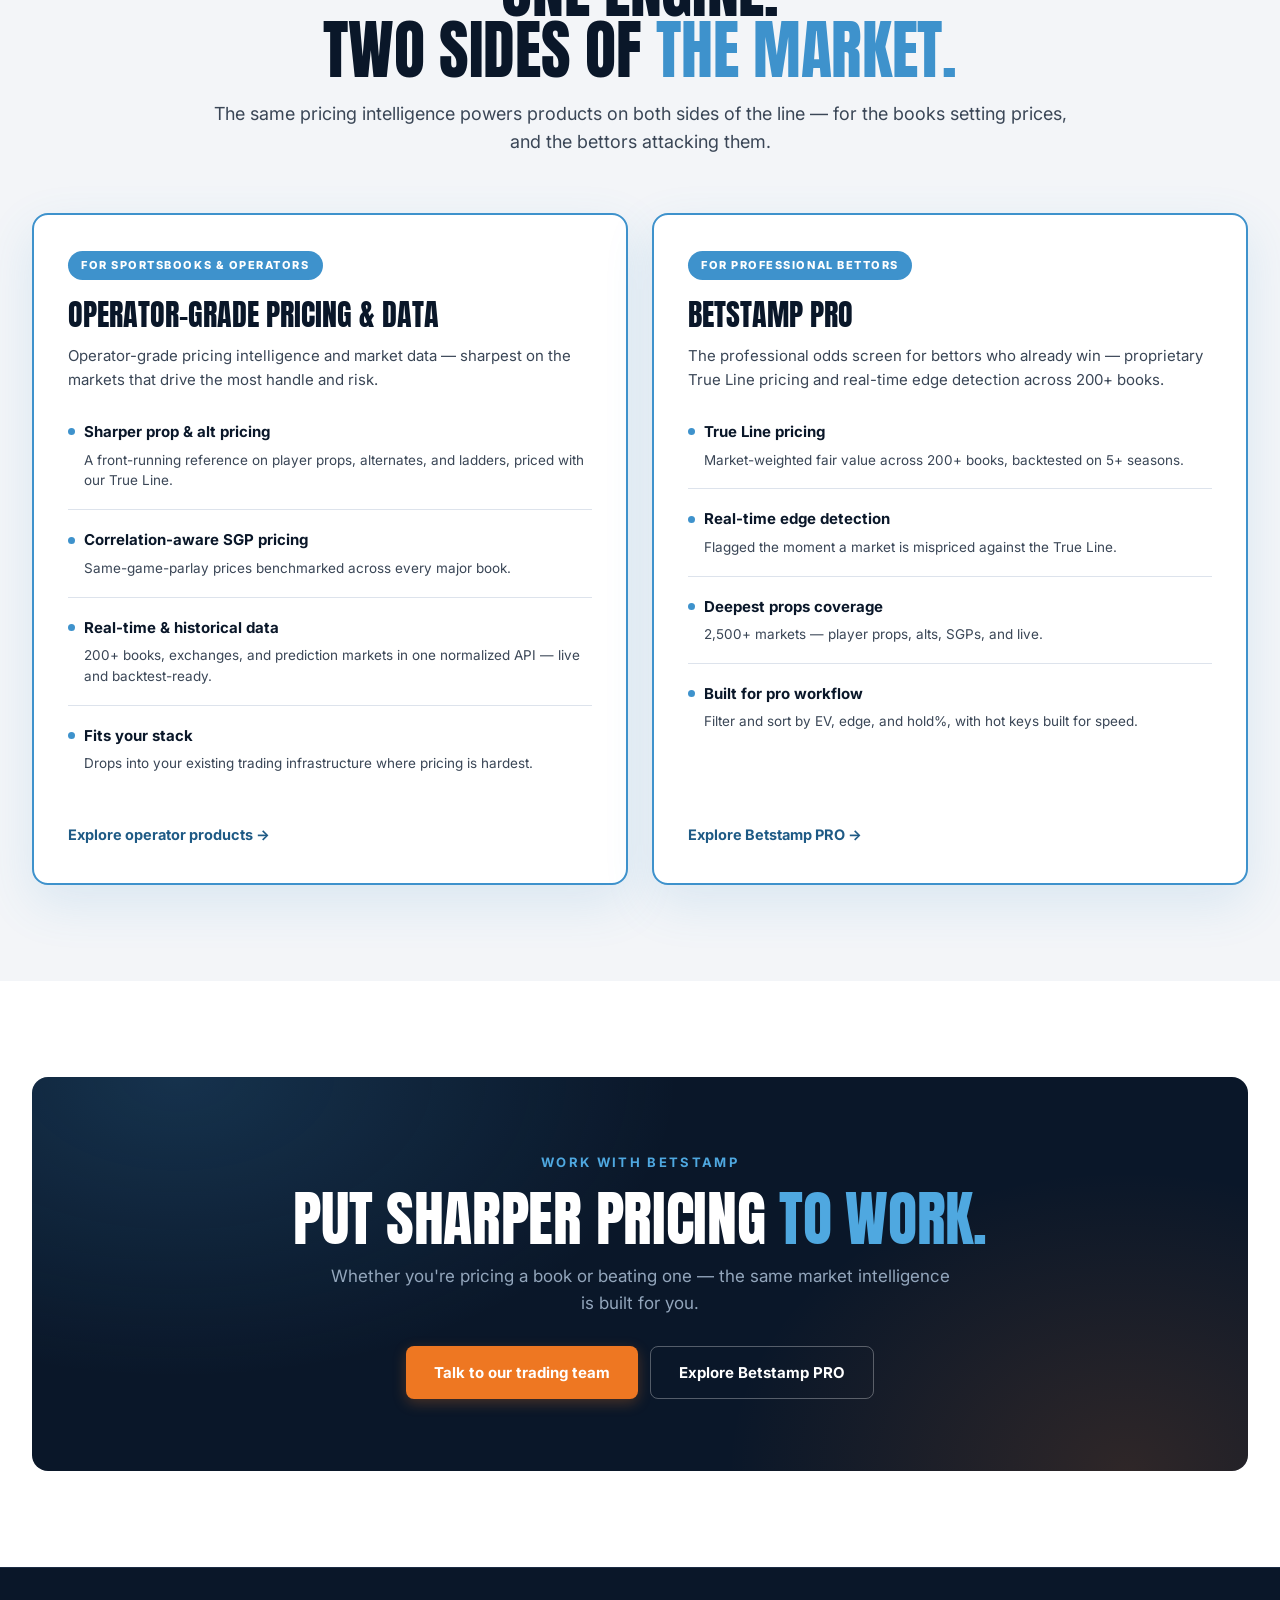
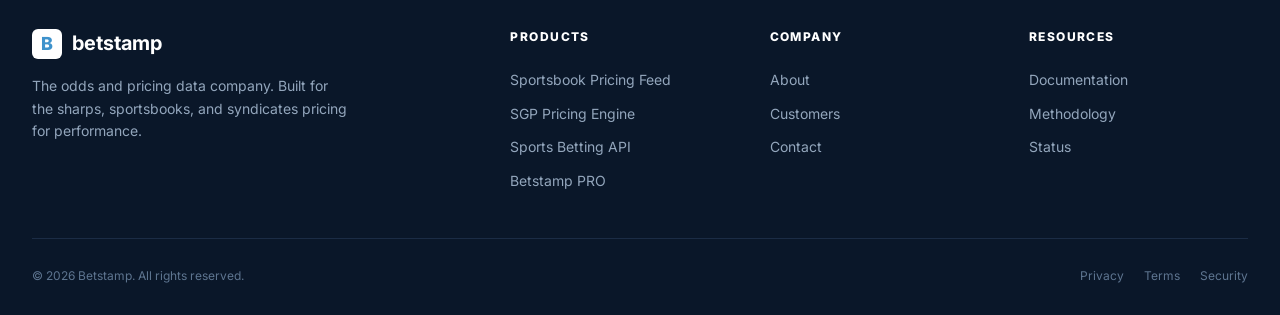
==== commit a7baa200: "Nav: Products beside PRO Odds Screen, Bet Tracking under Products, Betstamp PRO" ====
--- a/about.html
+++ b/about.html
@@ -207,7 +207,7 @@
   .bnav-logo img { height: 40px; width: auto; display: block; }
   .bnav-links { display: flex; align-items: center; gap: 2px; }
   .bnav-link, .bnav-trigger { color: #fff; font-size: 15px; font-weight: 500; padding: 8px 12px; background: none; border: 0; cursor: pointer; font-family: inherit; white-space: nowrap; display: inline-flex; align-items: center; gap: 5px; }
-  .bnav-link:hover { text-decoration: underline; text-underline-offset: 4px; }
+  .bnav-link:hover { opacity: 0.8; }
   .bnav-trigger svg { transition: transform .2s; }
   .bnav-dd { position: relative; }
   .bnav-dd:hover .bnav-trigger svg, .bnav-dd:focus-within .bnav-trigger svg { transform: rotate(180deg); }
@@ -256,7 +256,16 @@
     <a href="/" class="bnav-logo" aria-label="betstamp home"><img src="https://www.betstamp.com/betstamp_wordmark_white_trans-cropped.svg" alt="betstamp"></a>
     <div class="bnav-links">
       <a href="#" class="bnav-link">PRO Odds Screen</a>
-      <a href="#" class="bnav-link">Bet Tracking</a>
+      <div class="bnav-dd">
+        <button class="bnav-trigger" type="button">Products <svg width="11" height="11" viewBox="0 0 24 24" fill="none" stroke="currentColor" stroke-width="2.5"><path d="M6 9l6 6 6-6"/></svg></button>
+        <div class="bnav-menu">
+          <a href="/sportsbook-pricing-feed-v1">Sportsbook Pricing Feed</a>
+          <a href="/sgp-pricing-engine">SGP Pricing Engine</a>
+          <a href="/sports-betting-api">Sports Betting API</a>
+          <a href="/pro">Betstamp PRO</a>
+          <a href="#">Bet Tracking</a>
+        </div>
+      </div>
       <div class="bnav-dd">
         <button class="bnav-trigger" type="button">Promo Offers <svg width="11" height="11" viewBox="0 0 24 24" fill="none" stroke="currentColor" stroke-width="2.5"><path d="M6 9l6 6 6-6"/></svg></button>
         <div class="bnav-menu">
@@ -282,15 +291,6 @@
           <a href="#">Tools &amp; Calculators</a>
         </div>
       </div>
-      <div class="bnav-dd">
-        <button class="bnav-trigger" type="button">Products <svg width="11" height="11" viewBox="0 0 24 24" fill="none" stroke="currentColor" stroke-width="2.5"><path d="M6 9l6 6 6-6"/></svg></button>
-        <div class="bnav-menu">
-          <a href="/sportsbook-pricing-feed-v1">Sportsbook Pricing Feed</a>
-          <a href="/sgp-pricing-engine">SGP Pricing Engine</a>
-          <a href="/sports-betting-api">Sports Betting API</a>
-          <a href="/pro">Betstamp Pro</a>
-        </div>
-      </div>
       <a href="/about" class="bnav-link">About</a>
     </div>
     <div class="bnav-cta">
@@ -304,7 +304,9 @@
         <div class="bnav-drawer">
           <a href="/">Home</a>
           <a href="#">PRO Odds Screen</a>
-          <a href="#">Bet Tracking</a>
+          <details><summary>Products</summary><div>
+            <a href="/sportsbook-pricing-feed-v1">Sportsbook Pricing Feed</a><a href="/sgp-pricing-engine">SGP Pricing Engine</a><a href="/sports-betting-api">Sports Betting API</a><a href="/pro">Betstamp PRO</a><a href="#">Bet Tracking</a>
+          </div></details>
           <details><summary>Promo Offers</summary><div>
             <a href="#">Online Casinos</a><a href="#">Sweepstake Casinos</a><a href="#">Sportsbooks</a><a href="#">Daily Fantasy Sports (DFS)</a><a href="#">Sports Sweepstakes</a><a href="#">Prediction Markets</a>
           </div></details>
@@ -313,9 +315,6 @@
               <a href="#">NFL</a><a href="#">NCAAF</a><a href="#">NBA</a><a href="#">NCAAB</a><a href="#">MLB</a><a href="#">NHL</a><a href="#">Soccer</a><a href="#">UFC</a><a href="#">WNBA</a><a href="#">CFL</a><a href="#">ATP</a><a href="#">WTA</a>
             </div></details>
             <a href="#">Podcasts</a><a href="#">Blog</a><a href="#">Tools &amp; Calculators</a>
-          </div></details>
-          <details><summary>Products</summary><div>
-            <a href="/sportsbook-pricing-feed-v1">Sportsbook Pricing Feed</a><a href="/sgp-pricing-engine">SGP Pricing Engine</a><a href="/sports-betting-api">Sports Betting API</a><a href="/pro">Betstamp Pro</a>
           </div></details>
           <a href="/about">About</a>
           <a href="#" class="bnav-login">Login</a>
@@ -382,7 +381,7 @@
       </div>
       <div class="track-card">
         <span class="track-tag">For Professional Bettors</span>
-        <h3>Betstamp Pro</h3>
+        <h3>Betstamp PRO</h3>
         <p class="track-sub">The professional odds screen for bettors who already win — proprietary True Line pricing and real-time edge detection across 200+ books.</p>
         <ul class="track-list">
           <li><div class="t">True Line pricing</div><div class="d">Market-weighted fair value across 200+ books, backtested on 5+ seasons.</div></li>
@@ -390,7 +389,7 @@
           <li><div class="t">Deepest props coverage</div><div class="d">2,500+ markets — player props, alts, SGPs, and live.</div></li>
           <li><div class="t">Built for pro workflow</div><div class="d">Filter and sort by EV, edge, and hold%, with hot keys built for speed.</div></li>
         </ul>
-        <div class="track-cta"><a href="/pro">Explore Betstamp Pro →</a></div>
+        <div class="track-cta"><a href="/pro">Explore Betstamp PRO →</a></div>
       </div>
     </div>
   </div>
@@ -405,7 +404,7 @@
       <p>Whether you're pricing a book or beating one — the same market intelligence is built for you.</p>
       <div class="hero-ctas">
         <a href="/sportsbook-pricing-feed-v1" class="btn btn-primary btn-lg">Talk to our trading team</a>
-        <a href="/pro" class="btn btn-ghost-dark btn-lg">Explore Betstamp Pro</a>
+        <a href="/pro" class="btn btn-ghost-dark btn-lg">Explore Betstamp PRO</a>
       </div>
     </div>
   </div>
@@ -424,7 +423,7 @@
         <a href="/sportsbook-pricing-feed-v1">Sportsbook Pricing Feed</a>
         <a href="/sgp-pricing-engine">SGP Pricing Engine</a>
         <a href="/sports-betting-api">Sports Betting API</a>
-        <a href="/pro">Betstamp Pro</a>
+        <a href="/pro">Betstamp PRO</a>
       </div>
       <div class="footer-col">
         <h4>Company</h4>
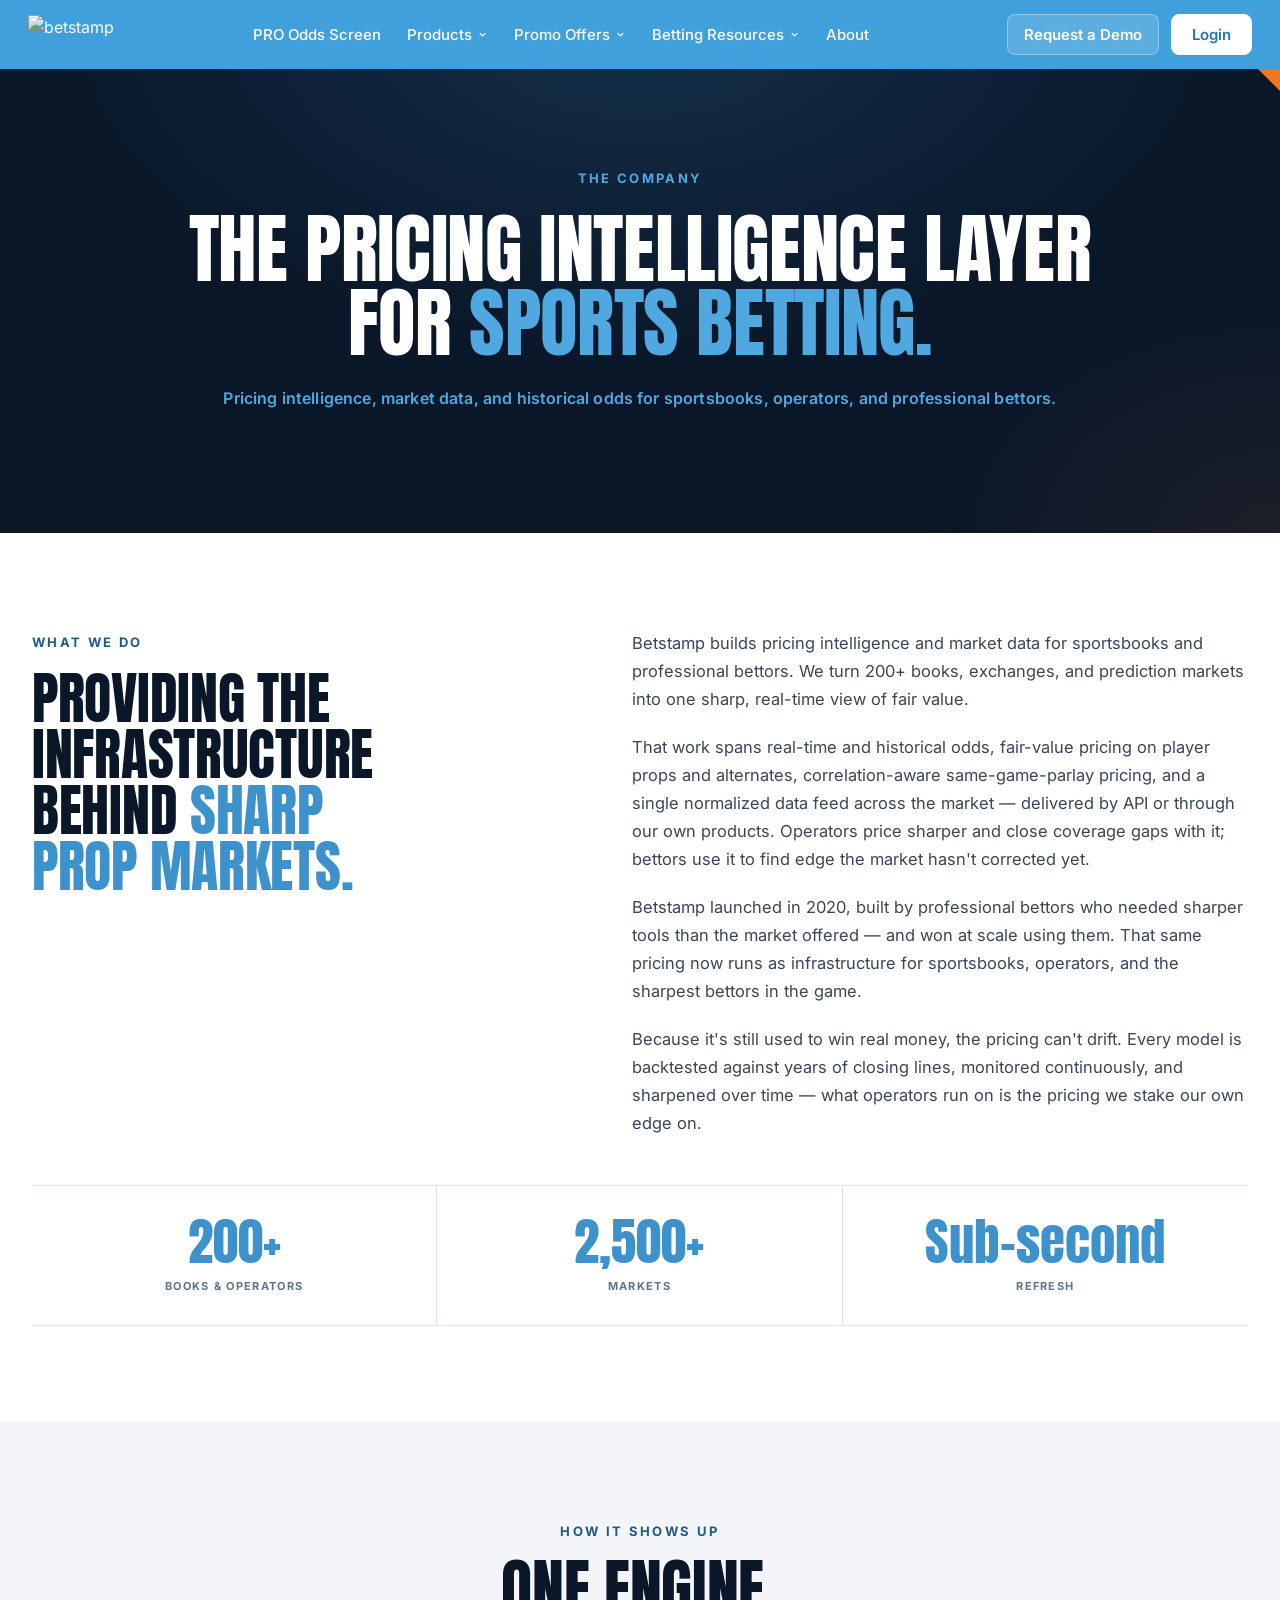
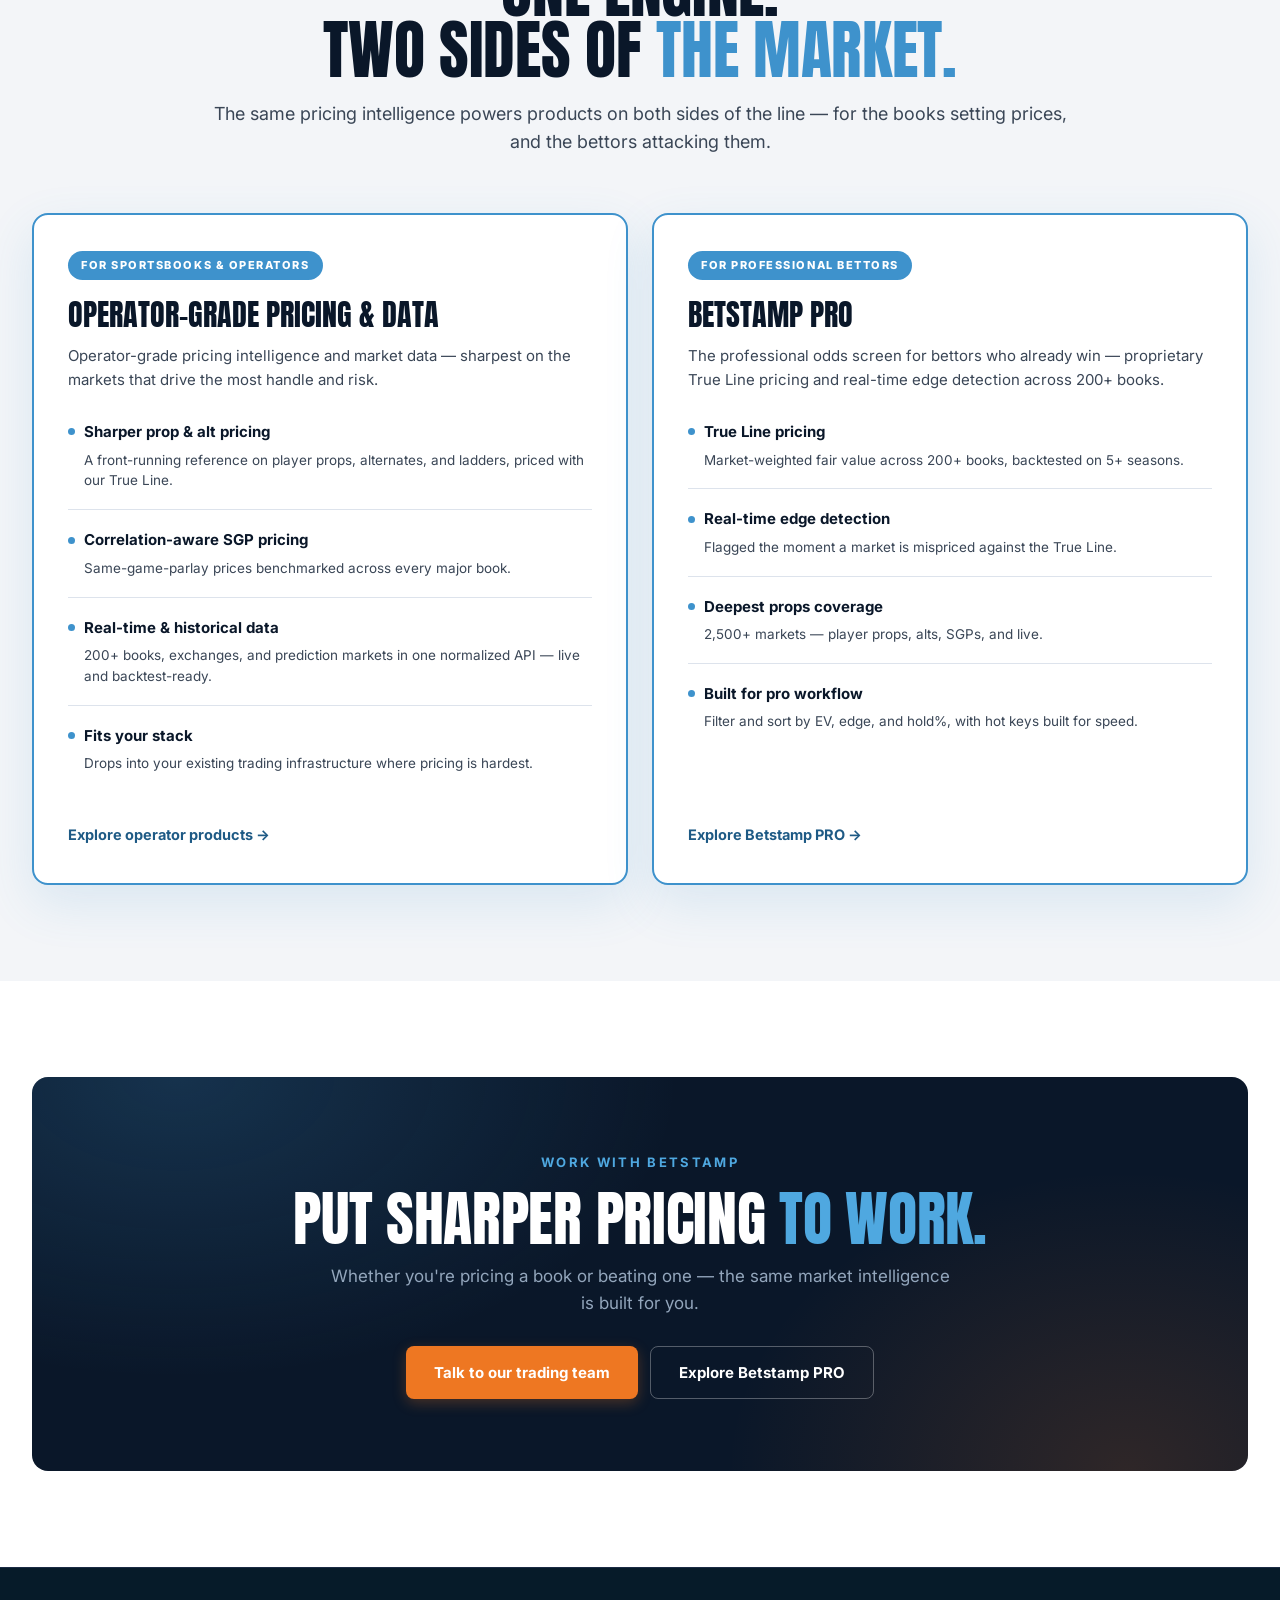
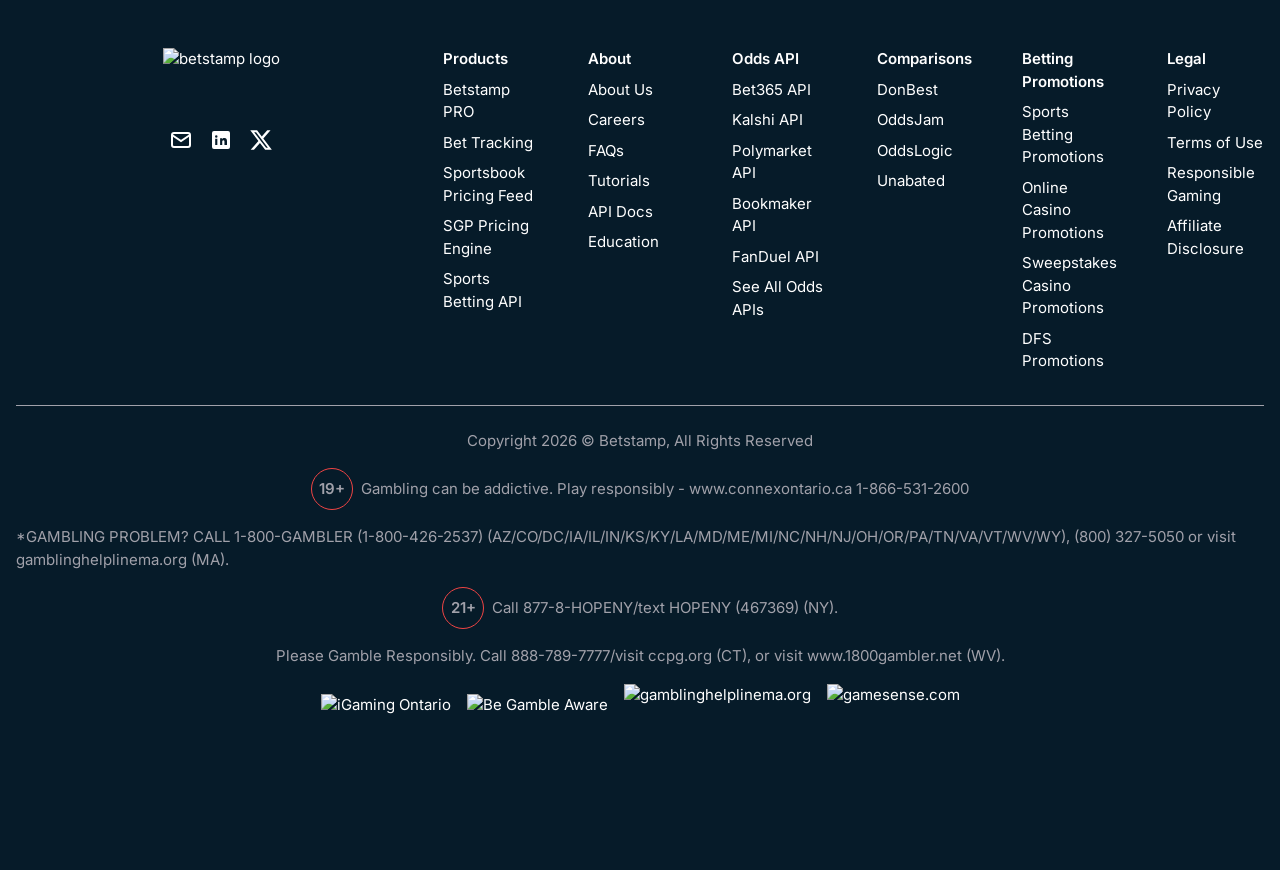
==== commit 6da505ca: "Footer: replicate betstamp.com footer (columns, social, responsible-gaming, partner logos)" ====
--- a/about.html
+++ b/about.html
@@ -244,6 +244,39 @@
     .bnav-links, .bnav-cta { display: none; }
     .bnav-mob { display: flex; align-items: center; gap: 14px; }
   }
+  /* ===== betstamp.com replica footer ===== */
+  .bft { background: #061B29; color: #fff; width: 100%; padding: 40px 16px 144px; font-family: 'Inter', sans-serif; font-size: 15px; line-height: 1.5; }
+  .bft a { color: inherit; }
+  .bft-inner { max-width: 1536px; margin: 0 auto; }
+  .bft-top { display: flex; flex-direction: column; gap: 16px; }
+  .bft-cols { display: grid; grid-template-columns: repeat(2, 1fr); gap: 24px 32px; }
+  .bft-col { display: flex; flex-direction: column; gap: 8px; }
+  .bft-h { font-weight: 600; }
+  .bft-col a { color: #fff; transition: color .15s; }
+  .bft-col a:hover { color: #40a0db; text-decoration: underline; }
+  .bft-brand { display: flex; flex-direction: column; align-items: center; gap: 16px; padding-top: 24px; }
+  .bft-wordmark { height: 64px; width: auto; display: block; }
+  .bft-social { display: flex; flex-direction: row; align-items: center; gap: 16px; }
+  .bft-social a { color: #fff; transition: color .15s; }
+  .bft-social a:hover { color: #40a0db; }
+  .bft-social svg { height: 24px; width: 24px; display: block; }
+  .bft-copy { margin-top: 32px; border-top: 1px solid #a1a1aa; text-align: center; color: #a1a1aa; padding-top: 24px; }
+  .bft-rg { display: flex; flex-direction: row; align-items: center; justify-content: center; gap: 8px; padding-top: 16px; color: #a1a1aa; }
+  .bft-rg-block { align-items: flex-start; }
+  .bft-badge { flex: 0 0 42px; width: 42px; height: 42px; border: 1px solid #ef4444; border-radius: 9999px; font-weight: 600; display: flex; align-items: center; justify-content: center; }
+  .bft-link-sky { color: #7dd3fc; }
+  .bft-logos { display: flex; flex-direction: column; align-items: center; gap: 16px; padding-top: 16px; }
+  @media (min-width: 768px) {
+    .bft { padding: 80px 16px 144px; }
+    .bft-cols { grid-template-columns: repeat(3, 1fr); gap: 32px; }
+    .bft-logos { flex-direction: row; justify-content: center; }
+  }
+  @media (min-width: 1024px) {
+    .bft-top { flex-direction: row-reverse; }
+    .bft-cols { display: flex; flex-direction: row; gap: 48px; flex: 2; }
+    .bft-col { flex: 1; }
+    .bft-brand { flex: 1; padding-top: 0; }
+  }
 </style>
 </head>
 <body>
@@ -411,36 +444,90 @@
 </div>
 
 <!-- ==================== FOOTER ==================== -->
-<footer>
-  <div class="container">
-    <div class="footer-grid">
-      <div class="footer-brand">
-        <a href="#" class="logo"><span class="logo-mark">B</span> betstamp</a>
-        <p>The odds and pricing data company. Built for the sharps, sportsbooks, and syndicates pricing for performance.</p>
-      </div>
-      <div class="footer-col">
-        <h4>Products</h4>
-        <a href="/sportsbook-pricing-feed-v1">Sportsbook Pricing Feed</a>
-        <a href="/sgp-pricing-engine">SGP Pricing Engine</a>
-        <a href="/sports-betting-api">Sports Betting API</a>
-        <a href="/pro">Betstamp PRO</a>
-      </div>
-      <div class="footer-col">
-        <h4>Company</h4>
-        <a href="/about">About</a>
-        <a href="#">Customers</a>
-        <a href="#">Contact</a>
-      </div>
-      <div class="footer-col">
-        <h4>Resources</h4>
-        <a href="/docs/api">Documentation</a>
-        <a href="#">Methodology</a>
-        <a href="#">Status</a>
-      </div>
-    </div>
-    <div class="footer-bottom">
-      <div>&copy; 2026 Betstamp. All rights reserved.</div>
-      <div><a href="#">Privacy</a><a href="#">Terms</a><a href="#">Security</a></div>
+<!-- ==================== FOOTER (betstamp.com replica) ==================== -->
+<footer class="bft">
+  <div class="bft-inner">
+    <div class="bft-top">
+      <div class="bft-cols">
+        <div class="bft-col">
+          <span class="bft-h">Products</span>
+          <a href="/pro">Betstamp PRO</a>
+          <a href="#">Bet Tracking</a>
+          <a href="/sportsbook-pricing-feed-v1">Sportsbook Pricing Feed</a>
+          <a href="/sgp-pricing-engine">SGP Pricing Engine</a>
+          <a href="/sports-betting-api">Sports Betting API</a>
+        </div>
+        <div class="bft-col">
+          <span class="bft-h">About</span>
+          <a href="/about">About Us</a>
+          <a href="#">Careers</a>
+          <a href="#">FAQs</a>
+          <a href="#">Tutorials</a>
+          <a href="#">API Docs</a>
+          <a href="#">Education</a>
+        </div>
+        <div class="bft-col">
+          <span class="bft-h">Odds API</span>
+          <a href="#">Bet365 API</a>
+          <a href="#">Kalshi API</a>
+          <a href="#">Polymarket API</a>
+          <a href="#">Bookmaker API</a>
+          <a href="#">FanDuel API</a>
+          <a href="#">See All Odds APIs</a>
+        </div>
+        <div class="bft-col">
+          <span class="bft-h">Comparisons</span>
+          <a href="#">DonBest</a>
+          <a href="#">OddsJam</a>
+          <a href="#">OddsLogic</a>
+          <a href="#">Unabated</a>
+        </div>
+        <div class="bft-col">
+          <span class="bft-h">Betting Promotions</span>
+          <a href="#">Sports Betting Promotions</a>
+          <a href="#">Online Casino Promotions</a>
+          <a href="#">Sweepstakes Casino Promotions</a>
+          <a href="#">DFS Promotions</a>
+        </div>
+        <div class="bft-col">
+          <span class="bft-h">Legal</span>
+          <a href="#">Privacy Policy</a>
+          <a href="#">Terms of Use</a>
+          <a href="#">Responsible Gaming</a>
+          <a href="#">Affiliate Disclosure</a>
+        </div>
+      </div>
+      <div class="bft-brand">
+        <img class="bft-wordmark" src="https://www.betstamp.com/betstamp_wordmark_white_trans-cropped.svg" alt="betstamp logo">
+        <div class="bft-social">
+          <a href="mailto:sales@betstamppro.com" aria-label="Email sales@betstamppro.com"><svg viewBox="0 0 24 24" fill="none" stroke="currentColor" stroke-width="2"><rect x="3" y="5" width="18" height="14" rx="2"/><path d="m3 7 9 6 9-6"/></svg></a>
+          <a href="https://www.linkedin.com/company/betstamp" target="_blank" rel="noopener noreferrer" aria-label="betstamp on LinkedIn"><svg viewBox="0 0 24 24" fill="currentColor"><path d="M19 3a2 2 0 0 1 2 2v14a2 2 0 0 1-2 2H5a2 2 0 0 1-2-2V5a2 2 0 0 1 2-2h14zM8.34 17V10.66H6.2V17h2.14zM7.27 9.67a1.24 1.24 0 1 0 0-2.48 1.24 1.24 0 0 0 0 2.48zM18 17v-3.6c0-1.93-.41-3.41-2.67-3.41-1.09 0-1.82.6-2.12 1.16h-.03v-.98H11.1V17h2.14v-3.13c0-.83.16-1.63 1.18-1.63 1.01 0 1.02.94 1.02 1.68V17H18z"/></svg></a>
+          <a href="https://x.com/betstamp" target="_blank" rel="noopener noreferrer" aria-label="betstamp on X"><svg viewBox="0 0 24 24" fill="currentColor"><path d="M18.244 2.25h3.308l-7.227 8.26 8.502 11.24H16.17l-5.214-6.817L4.99 21.75H1.68l7.73-8.835L1.254 2.25H8.08l4.713 6.231zm-1.161 17.52h1.833L7.084 4.126H5.117z"/></svg></a>
+        </div>
+      </div>
+    </div>
+
+    <div class="bft-copy">Copyright 2026 &copy; Betstamp, All Rights Reserved</div>
+
+    <div class="bft-rg">
+      <div class="bft-badge">19+</div>
+      <div>Gambling can be addictive. Play responsibly - <a href="https://www.connexontario.ca/" class="bft-link-sky">www.connexontario.ca</a> 1-866-531-2600</div>
+    </div>
+    <div class="bft-rg bft-rg-block">
+      <p>*GAMBLING PROBLEM? CALL 1-800-GAMBLER (1-800-426-2537) (AZ/CO/DC/IA/IL/IN/KS/KY/LA/MD/ME/MI/NC/NH/NJ/OH/OR/PA/TN/VA/VT/WV/WY), (800) 327-5050 or visit <a class="bft-link-sky" href="https://gamblinghelplinema.org" target="_blank" rel="noopener noreferrer">gamblinghelplinema.org</a> (MA). </p>
+    </div>
+    <div class="bft-rg">
+      <div class="bft-badge">21+</div>
+      <p>Call 877-8-HOPENY/text HOPENY (467369) (NY).</p>
+    </div>
+    <div class="bft-rg">
+      <p style="text-align:center">Please Gamble Responsibly. Call 888-789-7777/visit <a class="bft-link-sky" href="https://ccpg.org" target="_blank" rel="noopener noreferrer">ccpg.org</a> (CT), or visit <a class="bft-link-sky" href="https://www.1800gambler.net" target="_blank" rel="noopener noreferrer">www.1800gambler.net</a> (WV).</p>
+    </div>
+    <div class="bft-logos">
+      <a href="https://www.igamingontario.ca" target="_blank" rel="noopener noreferrer"><img src="https://www.betstamp.com/igaming.svg" alt="iGaming Ontario" style="width:128px"></a>
+      <a href="https://www.gambleaware.org" target="_blank" rel="noopener noreferrer"><img src="https://www.betstamp.com/begambleaware.png" alt="Be Gamble Aware" style="width:188px"></a>
+      <img src="https://www.betstamp.com/mahelp.png" alt="gamblinghelplinema.org" style="height:42px">
+      <img src="https://www.betstamp.com/gamesense.png" alt="gamesense.com" style="height:42px">
     </div>
   </div>
 </footer>
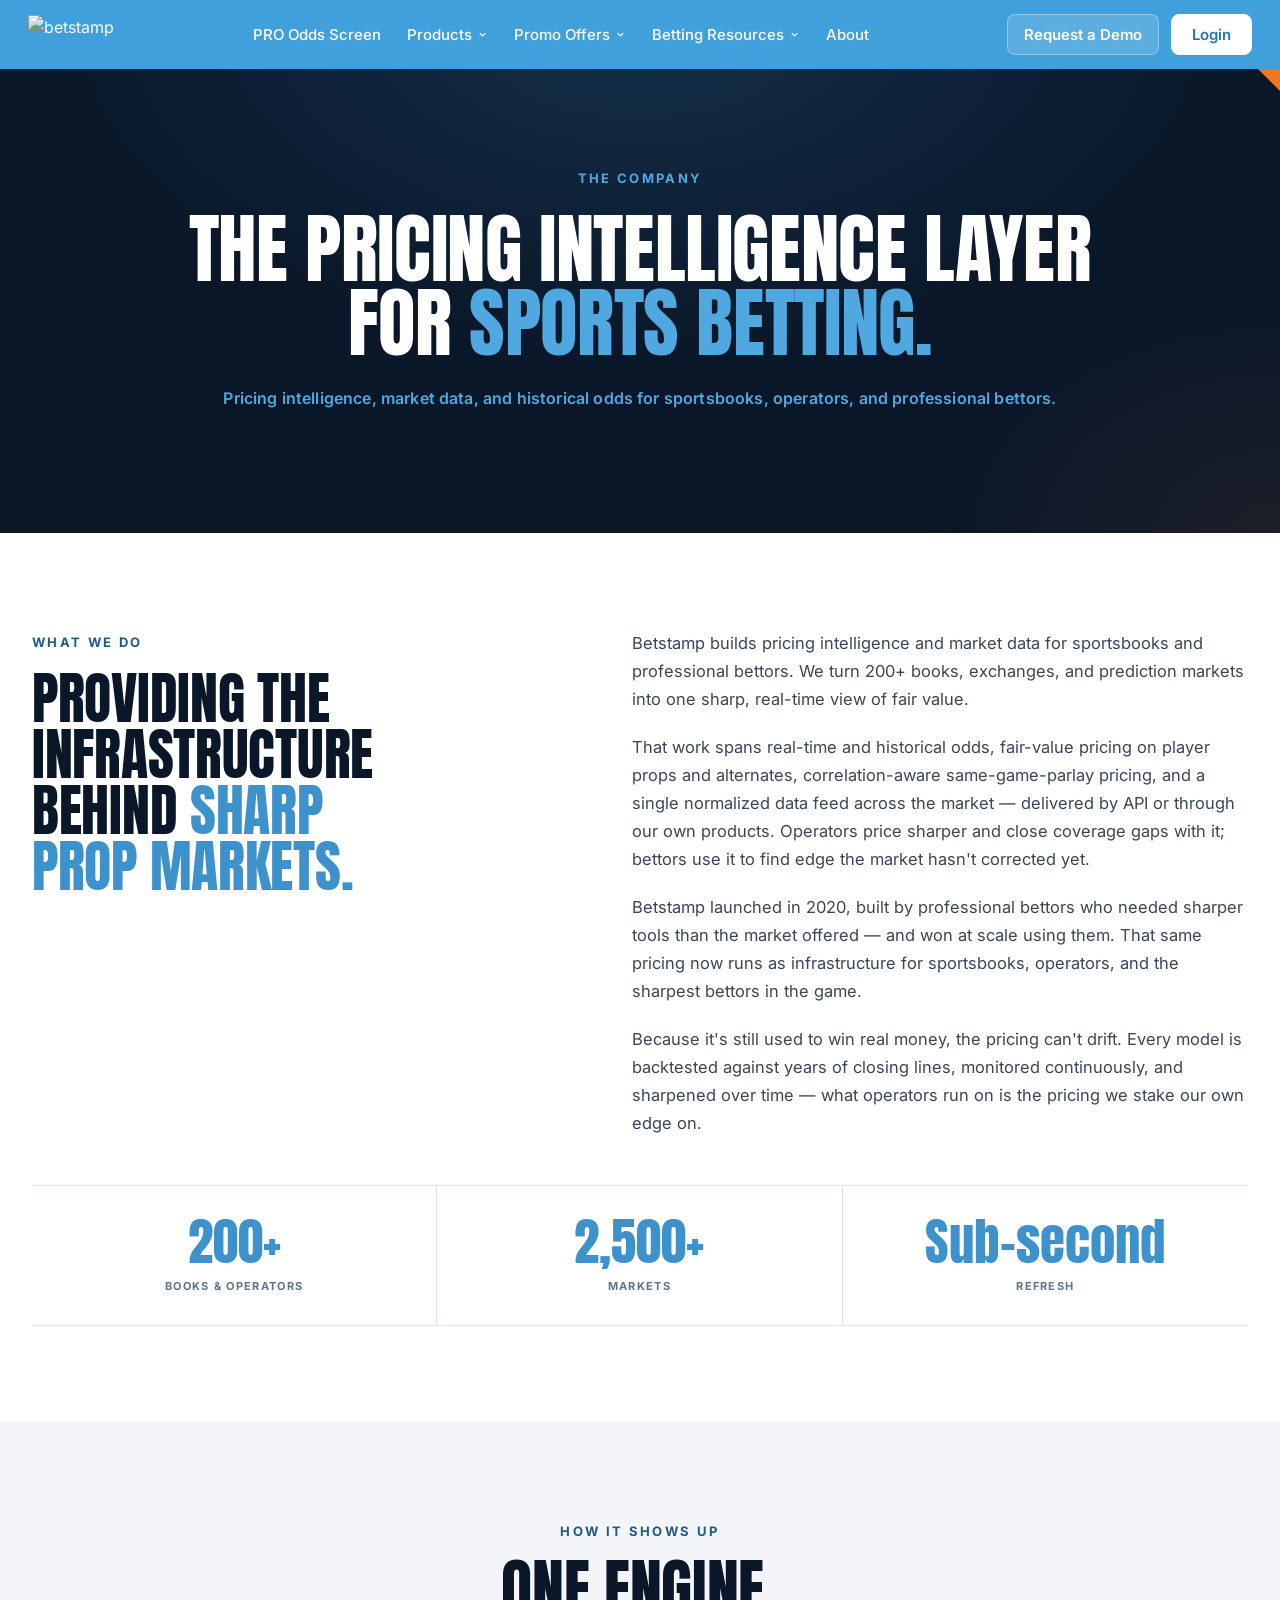
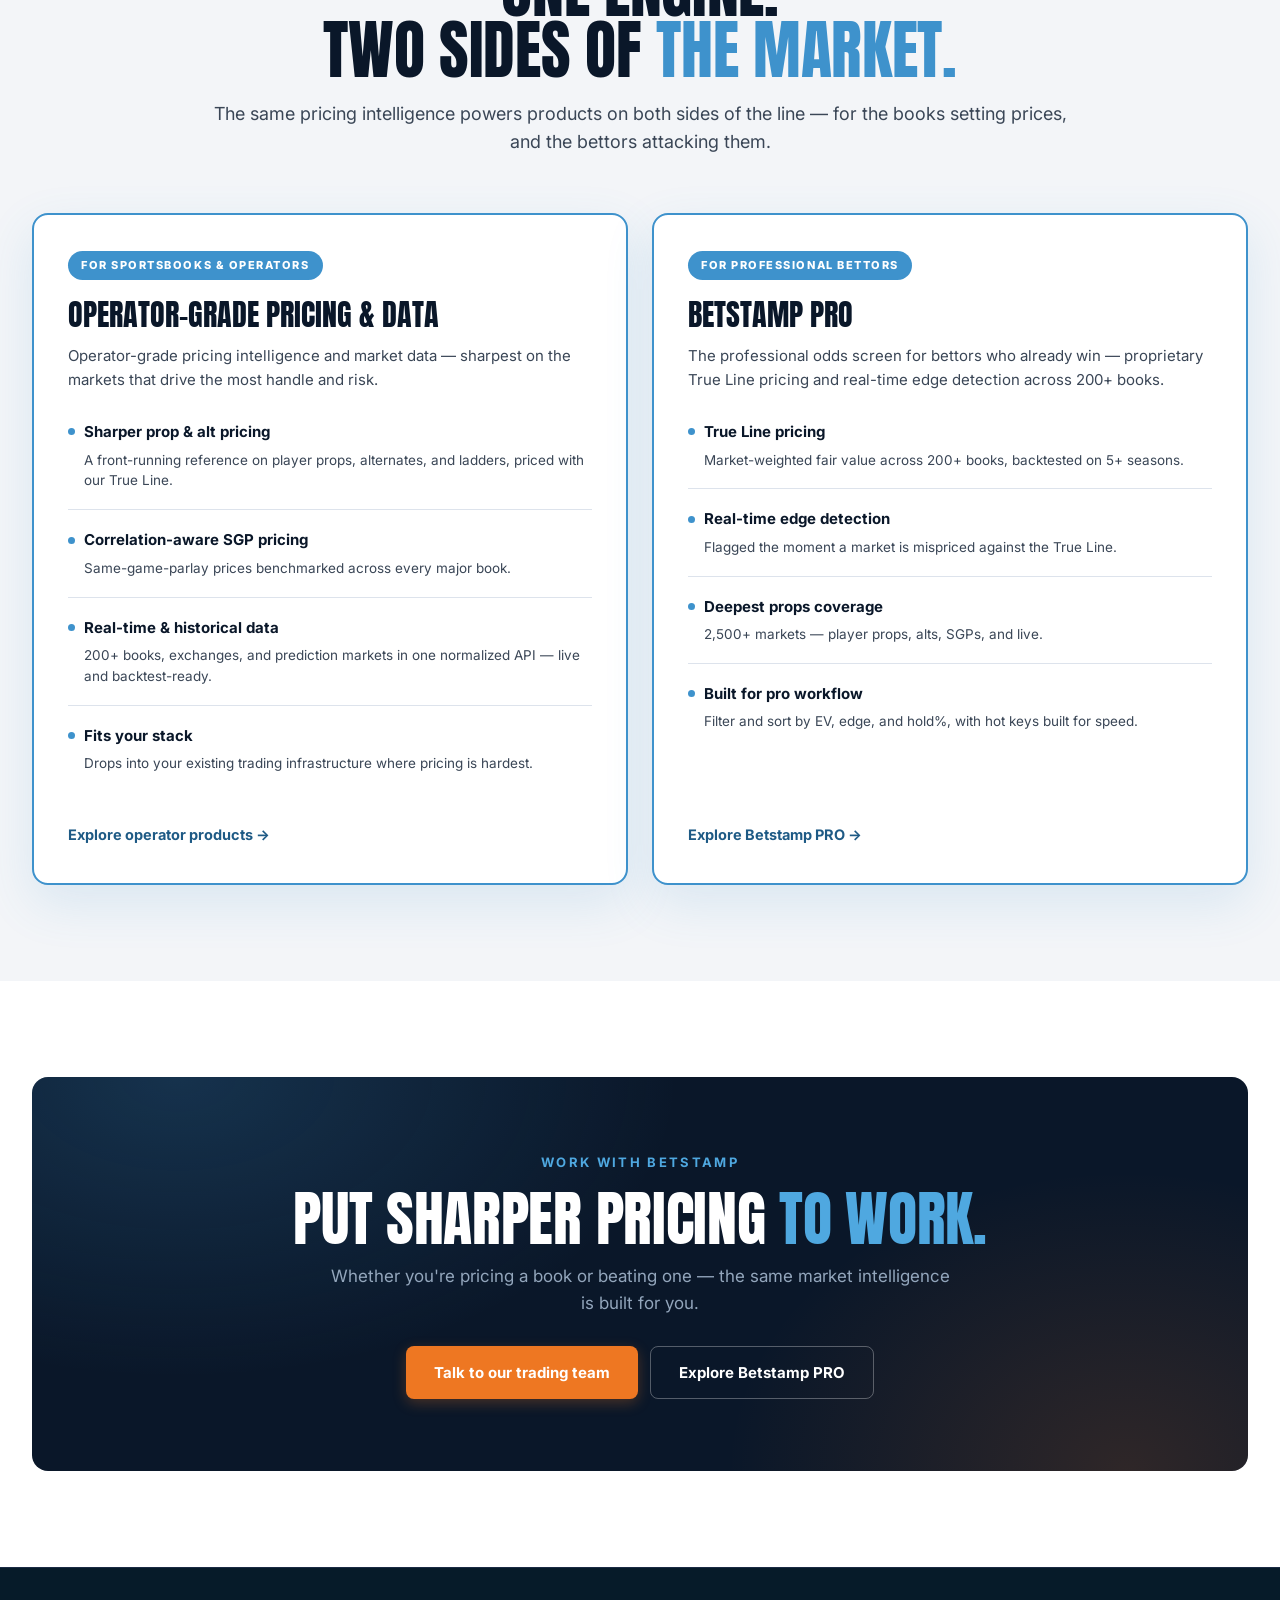
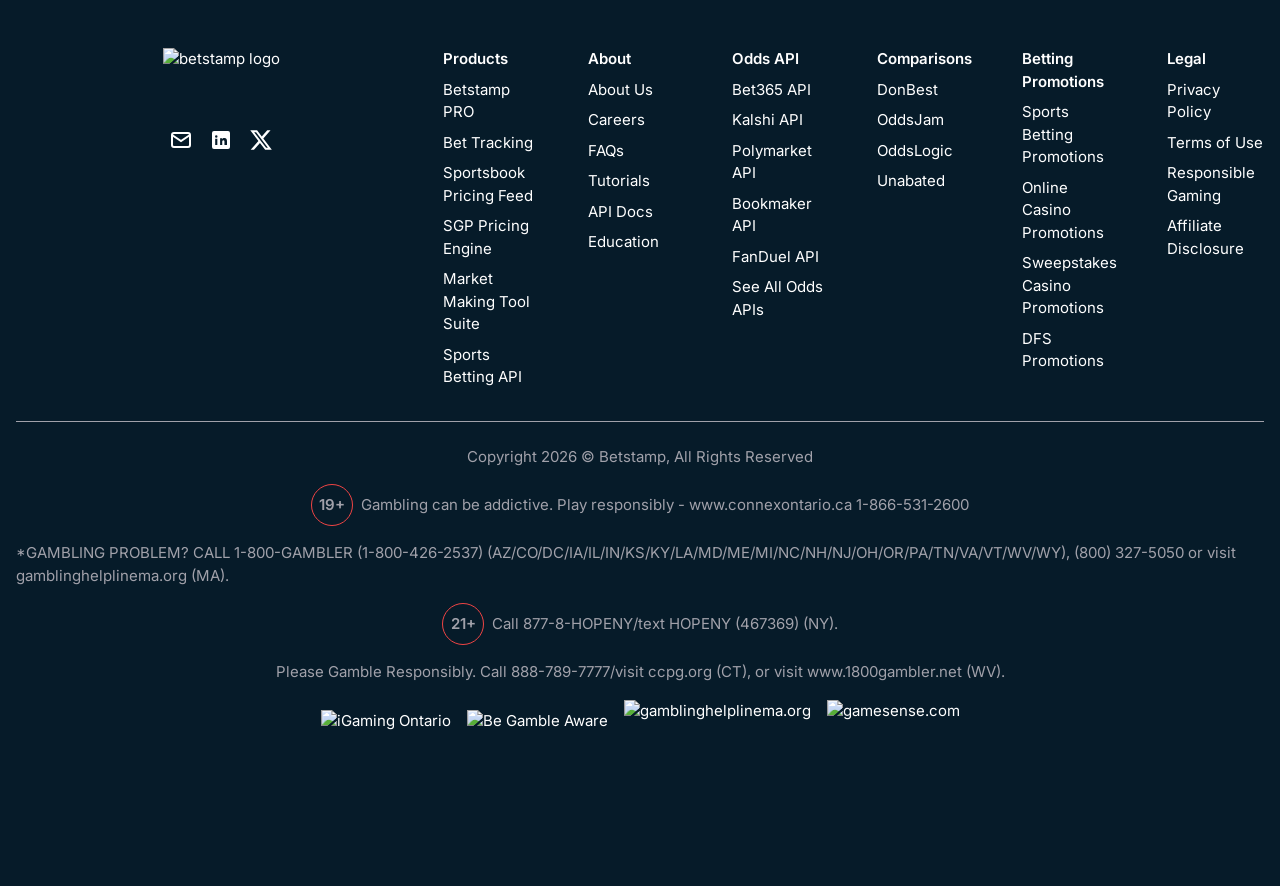
==== commit 232f9c62: "Add Market Making Tool Suite page + link it from Products nav New /market-making-tools landing page " ====
--- a/about.html
+++ b/about.html
@@ -277,6 +277,8 @@
     .bft-col { flex: 1; }
     .bft-brand { flex: 1; padding-top: 0; }
   }
+  .bnav a { text-decoration: none; }
+  .bft a { text-decoration: none; }
 </style>
 </head>
 <body>
@@ -294,6 +296,7 @@
         <div class="bnav-menu">
           <a href="/sportsbook-pricing-feed-v1">Sportsbook Pricing Feed</a>
           <a href="/sgp-pricing-engine">SGP Pricing Engine</a>
+          <a href="/market-making-tools">Market Making Tool Suite</a>
           <a href="/sports-betting-api">Sports Betting API</a>
           <a href="/pro">Betstamp PRO</a>
           <a href="#">Bet Tracking</a>
@@ -302,26 +305,32 @@
       <div class="bnav-dd">
         <button class="bnav-trigger" type="button">Promo Offers <svg width="11" height="11" viewBox="0 0 24 24" fill="none" stroke="currentColor" stroke-width="2.5"><path d="M6 9l6 6 6-6"/></svg></button>
         <div class="bnav-menu">
-          <a href="#">Online Casinos</a>
-          <a href="#">Sweepstake Casinos</a>
-          <a href="#">Sportsbooks</a>
-          <a href="#">Daily Fantasy Sports (DFS)</a>
-          <a href="#">Sports Sweepstakes</a>
-          <a href="#">Prediction Markets</a>
+          <div class="bnav-sub">
+            <a href="#">Sports Offers</a>
+            <div class="bnav-subtray">
+              <a href="#">Sportsbooks</a><a href="#">Daily Fantasy Sports (DFS)</a><a href="#">Sports Sweepstakes</a><a href="#">Prediction Markets</a>
+            </div>
+          </div>
+          <div class="bnav-sub">
+            <a href="#">Casino Offers</a>
+            <div class="bnav-subtray">
+              <a href="#">Online Casinos</a><a href="#">Sweepstake Casinos</a>
+            </div>
+          </div>
         </div>
       </div>
       <div class="bnav-dd">
         <button class="bnav-trigger" type="button">Betting Resources <svg width="11" height="11" viewBox="0 0 24 24" fill="none" stroke="currentColor" stroke-width="2.5"><path d="M6 9l6 6 6-6"/></svg></button>
         <div class="bnav-menu">
+          <a href="#">Podcasts</a>
+          <a href="#">Blog</a>
+          <a href="#">Tools &amp; Calculators</a>
           <div class="bnav-sub">
             <a href="#">Odds</a>
             <div class="bnav-subtray">
               <a href="#">NFL</a><a href="#">NCAAF</a><a href="#">NBA</a><a href="#">NCAAB</a><a href="#">MLB</a><a href="#">NHL</a><a href="#">Soccer</a><a href="#">UFC</a><a href="#">WNBA</a><a href="#">CFL</a><a href="#">ATP</a><a href="#">WTA</a>
             </div>
           </div>
-          <a href="#">Podcasts</a>
-          <a href="#">Blog</a>
-          <a href="#">Tools &amp; Calculators</a>
         </div>
       </div>
       <a href="/about" class="bnav-link">About</a>
@@ -338,16 +347,21 @@
           <a href="/">Home</a>
           <a href="#">PRO Odds Screen</a>
           <details><summary>Products</summary><div>
-            <a href="/sportsbook-pricing-feed-v1">Sportsbook Pricing Feed</a><a href="/sgp-pricing-engine">SGP Pricing Engine</a><a href="/sports-betting-api">Sports Betting API</a><a href="/pro">Betstamp PRO</a><a href="#">Bet Tracking</a>
+            <a href="/sportsbook-pricing-feed-v1">Sportsbook Pricing Feed</a><a href="/sgp-pricing-engine">SGP Pricing Engine</a><a href="/market-making-tools">Market Making Tool Suite</a><a href="/sports-betting-api">Sports Betting API</a><a href="/pro">Betstamp PRO</a><a href="#">Bet Tracking</a>
           </div></details>
           <details><summary>Promo Offers</summary><div>
-            <a href="#">Online Casinos</a><a href="#">Sweepstake Casinos</a><a href="#">Sportsbooks</a><a href="#">Daily Fantasy Sports (DFS)</a><a href="#">Sports Sweepstakes</a><a href="#">Prediction Markets</a>
+            <details><summary>Sports Offers</summary><div>
+              <a href="#">Sportsbooks</a><a href="#">Daily Fantasy Sports (DFS)</a><a href="#">Sports Sweepstakes</a><a href="#">Prediction Markets</a>
+            </div></details>
+            <details><summary>Casino Offers</summary><div>
+              <a href="#">Online Casinos</a><a href="#">Sweepstake Casinos</a>
+            </div></details>
           </div></details>
           <details><summary>Betting Resources</summary><div>
+            <a href="#">Podcasts</a><a href="#">Blog</a><a href="#">Tools &amp; Calculators</a>
             <details><summary>Odds</summary><div>
               <a href="#">NFL</a><a href="#">NCAAF</a><a href="#">NBA</a><a href="#">NCAAB</a><a href="#">MLB</a><a href="#">NHL</a><a href="#">Soccer</a><a href="#">UFC</a><a href="#">WNBA</a><a href="#">CFL</a><a href="#">ATP</a><a href="#">WTA</a>
             </div></details>
-            <a href="#">Podcasts</a><a href="#">Blog</a><a href="#">Tools &amp; Calculators</a>
           </div></details>
           <a href="/about">About</a>
           <a href="#" class="bnav-login">Login</a>
@@ -455,6 +469,7 @@
           <a href="#">Bet Tracking</a>
           <a href="/sportsbook-pricing-feed-v1">Sportsbook Pricing Feed</a>
           <a href="/sgp-pricing-engine">SGP Pricing Engine</a>
+          <a href="/market-making-tools">Market Making Tool Suite</a>
           <a href="/sports-betting-api">Sports Betting API</a>
         </div>
         <div class="bft-col">
